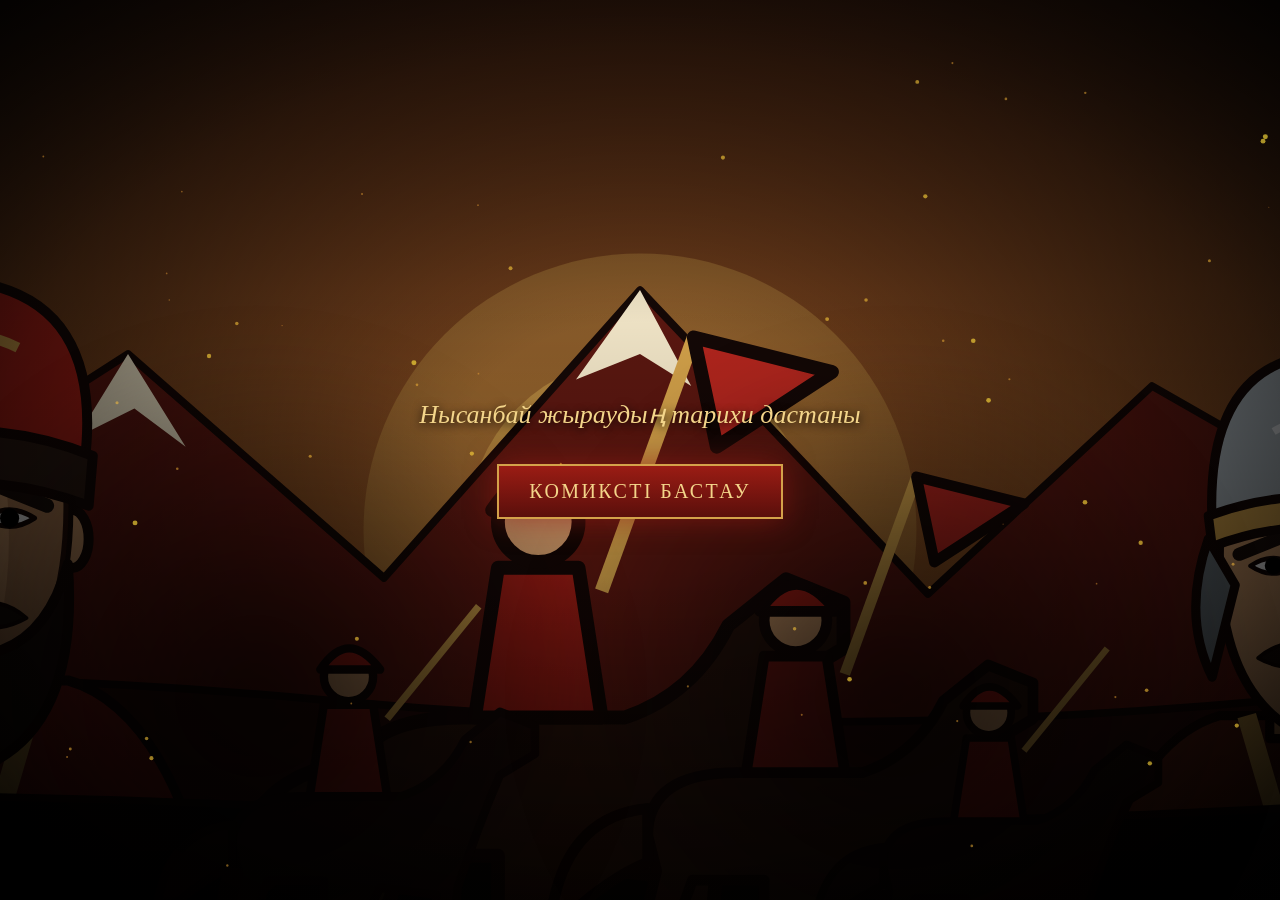
==== index.html @ 2a77c44a "Change greeting from 'Hello World' to 'Goodbye World'" ====
<!DOCTYPE html>
<html lang="kk">
<head>
<meta charset="utf-8">
<meta name="viewport" content="width=device-width,initial-scale=1,viewport-fit=cover">
<title>Кенесары – Наурызбай | Комикс</title>
<style>
*{box-sizing:border-box;margin:0}
html,body{height:100%;background:#050302;color:#e3c58f;font-family:Georgia,"Times New Roman",serif;overflow:hidden}
button{font:inherit;cursor:pointer}
#cover,#app{position:fixed;inset:0}
#cover{z-index:5;display:flex;flex-direction:column;align-items:center;justify-content:center;text-align:center;padding:20px;transition:opacity 1s,transform 1s}
#cover.out{opacity:0;transform:scale(1.2);pointer-events:none}
.bg,.bg svg{position:absolute;inset:0;width:100%;height:100%}
.vig{position:absolute;inset:0;background:radial-gradient(ellipse at center,#0000 20%,#000e 100%)}
#fx{position:fixed;inset:0;z-index:6;pointer-events:none;width:100%;height:100%}
.smoke{position:absolute;bottom:-20%;width:60vmax;height:60vmax;border-radius:50%;background:radial-gradient(#000a,#0000 65%);filter:blur(30px);animation:sm 14s linear infinite}
@keyframes sm{from{transform:translate(0,0)}to{transform:translate(20vw,-40vh) scale(1.5);opacity:0}}
h1{position:relative;font-size:clamp(30px,8.5vw,108px);line-height:1.1;letter-spacing:.05em;color:#d4a24a;text-shadow:0 0 30px #7a1a14,0 4px 0 #3a0f0b,0 0 60px #000}
h1 span,.fl span{display:inline-block;opacity:0;transform:translateY(40px) scale(1.5);filter:blur(8px);animation:ltr .9s forwards}
@keyframes ltr{to{opacity:1;transform:none;filter:none}}
.sub{position:relative;margin:18px 0 34px;font-style:italic;font-size:clamp(15px,3.2vw,26px);color:#f3d58a;text-shadow:0 2px 10px #000;opacity:0;animation:ltr 1.2s 2.2s forwards}
.btn{position:relative;background:linear-gradient(#9b1c14,#5a0f0b);color:#f3d58a;border:2px solid #d4a24a;padding:14px 30px;letter-spacing:.12em;font-size:clamp(14px,3.4vw,20px);box-shadow:0 0 30px #9b1c1499;transition:.3s;opacity:0;animation:ltr 1s 2.8s forwards}
.btn:hover{transform:scale(1.06);box-shadow:0 0 50px #d4a24a88}
#app{display:none;flex-direction:column;z-index:2;background:radial-gradient(#2a0d0a,#050302)}
.top,.bot{display:flex;align-items:center;justify-content:space-between;gap:8px;padding:6px 10px;background:#0b0706;border:0 solid #d4a24a55;flex:none}
.top{border-bottom-width:1px}.bot{border-top-width:1px;justify-content:center;gap:12px}
.top b{flex:1;text-align:center;font-size:clamp(12px,2.6vw,18px);color:#d4a24a}
.ib{background:#2a0d0a;color:#f3d58a;border:1px solid #d4a24a;padding:6px 11px;font-size:14px;border-radius:3px}
.ib:hover{background:#7a1a14}.ib[disabled]{opacity:.35;cursor:default}
#cnt{min-width:60px;text-align:center;font-size:18px;color:#d4a24a}
#prog{height:3px;background:#d4a24a;width:0;transition:width .6s;flex:none}
#stage{flex:1;overflow:auto;padding:8px;min-height:0}
.pg{height:100%;min-height:560px;display:grid;gap:8px}
.fr{position:relative;overflow:hidden;border:3px solid #0b0706;outline:1px solid #d4a24a;background:#000;min-height:0;animation:pop .8s both;animation-delay:calc(var(--i)*.3s + .6s)}
@keyframes pop{from{opacity:0;transform:scale(.9) rotate(-1deg);filter:brightness(2.5)}}
.art{position:absolute;inset:0}
.art svg{width:100%;height:100%;display:block}
.ov{position:absolute;inset:0;display:flex;flex-direction:column;justify-content:space-between;padding:8px;gap:6px;pointer-events:none}
.cap,.bb,.ov .btn{pointer-events:auto}
.cap{align-self:flex-start;background:#f0dba8;color:#2a0d0a;border:2px solid #0b0706;padding:6px 10px;font-size:clamp(11px,1.35vw,16px);font-style:italic;line-height:1.3;max-width:90%;box-shadow:3px 3px 0 #0009}
.bs{display:flex;flex-direction:column;gap:12px;margin-top:auto}
.bb{position:relative;background:#fff;color:#111;border:2px solid #111;border-radius:16px;padding:6px 11px;font-size:clamp(11px,1.4vw,16px);max-width:80%;line-height:1.3;font-weight:600;animation:bp .5s both;animation-delay:calc(var(--i)*.3s + 1.2s)}
@keyframes bp{from{opacity:0;transform:scale(.5)}}
.bb b{display:block;color:#9b1c14;font-size:.82em;letter-spacing:.05em}
.bb.l{align-self:flex-start;margin-bottom:8px}.bb.r{align-self:flex-end;margin-bottom:8px}
.bb::after{content:"";position:absolute;bottom:-9px;border:8px solid transparent;border-top:9px solid #111;border-bottom:0}
.bb.l::after{left:22px}.bb.r::after{right:22px}
.big{position:absolute;left:0;right:0;top:36%;text-align:center;font-size:clamp(22px,6vw,76px);letter-spacing:.06em;color:#f3d58a;text-shadow:0 0 25px #d4a24a,0 0 60px #9b1c14,0 3px 0 #000;animation:gl 3s ease-in-out infinite alternate}
@keyframes gl{from{filter:brightness(.8)}to{filter:brightness(1.4)}}
.rs{align-self:center;opacity:1;animation:none;font-size:clamp(11px,1.6vw,16px);padding:10px 20px}
.note{font-size:clamp(9px,1.1vw,12px);color:#f3d58a;opacity:.85;text-align:center}
.fl{position:fixed;inset:0;z-index:15;display:flex;align-items:center;justify-content:center;pointer-events:none;text-align:center;font-size:clamp(30px,10vw,120px);color:#d4a24a;letter-spacing:.1em;text-shadow:0 0 40px #9b1c14,0 0 8px #000;opacity:0}
.fl.on{animation:fo 2.2s}
@keyframes fo{0%,85%{opacity:1}100%{opacity:0}}
#cu{position:fixed;inset:0;z-index:20;pointer-events:none}
#cu i{position:absolute;top:0;bottom:0;width:50.5%;background:linear-gradient(#0b0706,#4a120d);transition:transform .5s cubic-bezier(.7,0,.3,1)}
#cu i:first-child{left:0;transform:translateX(-101%);border-right:3px solid #d4a24a}
#cu i:last-child{right:0;transform:translateX(101%);border-left:3px solid #d4a24a}
#cu.go i{transform:none}
@media(max-width:700px){
 .pg{display:flex!important;flex-direction:column;height:auto;min-height:0;gap:14px}
 .fr{flex:none;animation-delay:calc(var(--i)*.12s)}
 .art{position:relative;inset:auto;aspect-ratio:4/3}
 .ov{position:static;padding:10px;gap:10px;background:linear-gradient(#1a0b08,#0b0706);pointer-events:auto}
 .cap{max-width:100%;align-self:stretch;font-size:15px;box-shadow:none}
 .bs{gap:8px;margin:0}
 .bb{max-width:100%;align-self:stretch!important;margin:0!important;font-size:15px;border-radius:12px;animation:none}
 .bb::after{display:none}
 .big{top:30%;font-size:clamp(22px,8vw,40px)}
 .note{font-size:11px}
 .top .ib span{display:none}
}
@media(prefers-reduced-motion:reduce){*{animation-duration:.01s!important;animation-delay:0s!important}}
</style>
</head>
<body>
<canvas id="fx"></canvas>
<section id="cover">
 <div class="bg" id="cbg"></div><div class="vig"></div>
 <div class="smoke" style="left:-10%"></div><div class="smoke" style="left:40%;animation-delay:-7s"></div>
 <h1 id="h1"></h1>
 <p class="sub">Нысанбай жыраудың тарихи дастаны</p>
 <button class="btn" id="start">КОМИКСТІ БАСТАУ</button>
</section>
<main id="app">
 <div class="top">
  <button class="ib" id="mus" title="Музыка">♪ <span>Музыка: өшірулі</span></button>
  <b id="pt"></b>
  <button class="ib" id="fs" title="Толық экран">⛶</button>
  <button class="ib" id="rs1" title="Қайта бастау">↺ <span>Қайта бастау</span></button>
 </div>
 <div id="prog"></div>
 <div id="stage"></div>
 <div class="bot">
  <button class="ib" id="pv">◀ Алдыңғы бет</button>
  <span id="cnt">1/10</span>
  <button class="ib" id="nx">Келесі бет ▶</button>
 </div>
</main>
<div class="fl" id="fl"></div>
<div id="cu"><i></i><i></i></div>

<script>
/* ===== Иллюстрациялар: SVG графикалық роман стилінде (контур + жартылай тон + растр) ===== */
let gid=0;
const O='stroke="#140806" stroke-width="2.4" stroke-linejoin="round"';
const W=b=>{const i='h'+gid++;return `<svg viewBox="0 0 400 300" preserveAspectRatio="xMidYMid slice"><defs><pattern id="${i}" width="5" height="5" patternUnits="userSpaceOnUse"><circle cx="2.5" cy="2.5" r="1" fill="#000"/></pattern><linearGradient id="${i}g" x1="0" y1="0" x2="0" y2="1"><stop offset=".4" stop-color="#000" stop-opacity="0"/><stop offset="1" stop-color="#000" stop-opacity=".7"/></linearGradient><radialGradient id="${i}v"><stop offset=".5" stop-color="#000" stop-opacity="0"/><stop offset="1" stop-color="#000" stop-opacity=".6"/></radialGradient></defs>${b}<rect x="-200" y="-100" width="800" height="500" fill="url(#${i})" opacity=".13"/><rect x="-200" y="-100" width="800" height="500" fill="url(#${i}g)"/><rect x="-200" y="-100" width="800" height="500" fill="url(#${i}v)"/></svg>`};
const sky=(a,b)=>{const i='s'+gid++;return `<defs><linearGradient id="${i}" x1="0" y1="0" x2="0" y2="1"><stop offset="0" stop-color="${a}"/><stop offset="1" stop-color="${b}"/></linearGradient></defs><rect x="-200" y="-100" width="800" height="500" fill="url(#${i})"/>`};
const sun=(x,y,r,c)=>`<circle cx="${x}" cy="${y}" r="${r*2.4}" fill="${c}" opacity=".2"/><circle cx="${x}" cy="${y}" r="${r*1.5}" fill="${c}" opacity=".3"/><circle cx="${x}" cy="${y}" r="${r}" fill="${c}"/>`;
const hill=(y,c,a=20)=>`<path d="M-200 ${y}Q-50 ${y-a} 100 ${y}T400 ${y}T700 ${y}V400H-200Z" fill="${c}" ${O}/>`;
const st=n=>{let s='';for(let i=0;i<n;i++)s+=`<circle cx="${(i*97+31)%520-60}" cy="${(i*53+11)%160}" r="${i%3?.8:1.6}" fill="#f3d58a" opacity=".85"/>`;return s};
const moon='<circle cx="330" cy="50" r="20" fill="#f3e3b0"/><circle cx="338" cy="45" r="18" fill="#0b0706" opacity=".6"/>';
const orn=(y,c='#d4a24a')=>{let s='';for(let i=-5;i<12;i++)s+=`<path d="M${i*40} ${y}q10-12 20 0q10 12 20 0" fill="none" stroke="${c}" stroke-width="2"/><circle cx="${i*40+20}" cy="${y}" r="2.5" fill="${c}"/>`;return s};
const yurt=(x,y,s,c='#e8d0a0')=>`<g transform="translate(${x} ${y}) scale(${s})" ${O}><path d="M-34 0V-20Q0-54 34-20V0Z" fill="${c}"/><path d="M-34-20Q0-54 34-20" fill="none" stroke="#9b1c14" stroke-width="4"/><path d="M-34-8H34" stroke="#9b1c14" stroke-width="3"/><path d="M-8 0V-16Q0-22 8-16V0Z" fill="#2a0d0a"/><circle cy="-43" r="5" fill="#2a1410"/></g>`;
const fort=(x,y,s=1)=>`<g transform="translate(${x} ${y}) scale(${s})" fill="#2e1812" ${O}><rect x="-60" y="-30" width="120" height="30"/><rect x="-68" y="-54" width="24" height="54"/><rect x="44" y="-54" width="24" height="54"/><path d="M-70-54l14-16 14 16zM42-54l14-16 14 16z"/><path d="M-60-30h4v-6h6v6h6v-6h6v6h6v-6h6v6h6v-6h6v6h6v-6h4v6" fill="none"/><rect x="-6" y="-16" width="12" height="16" fill="#e08a3a"/><path d="M0-30V-66" stroke="#d4a24a"/><path d="M0-66l20 5-20 7z" fill="#ddd"/></g>`;
const fire=(x,y,s)=>`<g transform="translate(${x} ${y}) scale(${s})"><path d="M-60-30q8-38 15-8q6-34 15 0q8-32 17 2q8-34 17 4q8-30 16 2V-26Z" fill="#ff7a1a" ${O}/><path d="M-38-28q4-20 9-4q4-18 9 0q4-16 9 2z" fill="#ffd23a"/></g>`;
const smoke=(x,y)=>`<circle cx="${x}" cy="${y}" r="30" fill="#000" opacity=".4"/><circle cx="${x+25}" cy="${y-30}" r="26" fill="#000" opacity=".32"/><circle cx="${x+10}" cy="${y-62}" r="24" fill="#000" opacity=".25"/>`;
const carpet='<rect x="-200" y="238" width="800" height="80" fill="#8a2a1a"/><path d="M-200 252H600M-200 280H600" stroke="#d4a24a" stroke-width="2"/>'+orn(266,'#e8c070');
const lattice=()=>{let s='<rect x="-200" y="-100" width="800" height="400" fill="#3a1410"/>';for(let i=-12;i<22;i++)s+=`<path d="M${i*28} 0L${i*28+60} 240M${i*28+60} 0L${i*28} 240" stroke="#1a0b08" stroke-width="2" opacity=".6"/>`;return s+'<path d="M-200 0Q200 90 600 0V30H-200Z" fill="#7a1a14"/><path d="M-200 30Q200 118 600 30" fill="none" stroke="#d4a24a" stroke-width="3"/>'};
/* бет-әлпет: кейіпкер бюсті */
const face=(x,y,s,o)=>{const sk=o.skin||'#cf9a6a',hr='#1a0e0a',br=o.mad?'M-19 -2L-4 -8M19 -2L4 -8':'M-18 -6Q-10 -10-3 -6M18 -6Q10 -10 3 -6';
return `<g transform="translate(${x} ${y}) scale(${s})" ${O}><path d="M-68 190Q-66 52-24 40L24 40Q66 52 68 190Z" fill="${o.robe}"/><path d="M-44 90Q0 118 44 90M-60 140Q0 168 60 140" fill="none" stroke="#d4a24a" stroke-width="2.5" opacity=".65"/><path d="M-17 40L0 98L17 40" fill="#00000033" stroke="#d4a24a" stroke-width="5"/><rect x="-11" y="16" width="22" height="30" fill="#a8764a"/><ellipse cx="-25" cy="6" rx="4" ry="7" fill="${sk}"/><ellipse cx="25" cy="6" rx="4" ry="7" fill="${sk}"/><path d="M-24-8Q-26 36 0 46Q26 36 24-8Q22-28 0-28Q-22-28-24-8Z" fill="${sk}"/><path d="M6-28Q24-26 24-8Q26 36 0 46Q16 20 6-28Z" fill="#5a2a10" opacity=".25" stroke="none"/><path d="M-16 1Q-10-3-4 1Q-10 5-16 1ZM16 1Q10-3 4 1Q10 5 16 1Z" fill="#fff" stroke-width="1.2"/><circle cx="-10" cy="1" r="2.3" fill="#000" stroke="none"/><circle cx="10" cy="1" r="2.3" fill="#000" stroke="none"/><path d="${br}" fill="none" stroke="${hr}" stroke-width="3.4" stroke-linecap="round"/><path d="M0 4L-3 16Q0 19 4 16" fill="none" stroke-width="1.6"/>${o.beard?`<path d="M-24 12Q-27 54 0 62Q27 54 24 12Q18 34 0 34Q-18 34-24 12Z" fill="${hr}"/>`:''}<path d="M-14 25Q-7 19 0 23Q7 19 14 25Q7 29 0 26Q-7 29-14 25Z" fill="${hr}" stroke-width="1"/><path d="M-5 33Q0 35 5 33" fill="none" stroke="#9a5a4a" stroke-width="1.8"/>${o.hat}</g>`};
const cap=(c,f='#2b1a12')=>`<path d="M-28-12Q-33-52 0-56Q33-52 28-12Q0-22-28-12Z" fill="${c}"/><path d="M-30-14Q0-26 30-14L29-2Q0-13-29-2Z" fill="${f}"/>`;
const HK=cap('#a81f16')+'<path d="M-12-40Q0-46 12-40" fill="none" stroke="#d4a24a" stroke-width="2.5"/><circle cy="-34" r="3" fill="#d4a24a" stroke-width="1"/>';
const HN='<path d="M-26-10Q-28-50 0-54Q28-50 26-10Q0-20-26-10Z" fill="#aab3b9"/><path d="M-27-12Q0-22 27-12L26-4Q0-14-26-4Z" fill="#d4a24a"/><path d="M-2-54L0-76L2-54Z" fill="#d4a24a"/><path d="M-27-6Q-34 14-26 30L-20 6ZM27-6Q34 14 26 30L20 6Z" fill="#6b747a"/><path d="M-10-34Q0-40 10-34" stroke="#fff" stroke-width="2" fill="none" opacity=".6"/>';
const HW='<path d="M-26-12Q-30-52 0-58Q30-52 26-12Q0-22-26-12Z" fill="#f2efe6"/><path d="M-28-14Q0-24 28-14L27-4Q0-14-27-4Z" fill="#1a1a1a"/>';
const HT=cap('#1f5a5a','#3a2418'),HB=cap('#6b5a3a','#2b1a12');
const HS='<path d="M-32-10Q-34-56 0-58Q34-56 32-10L33 52Q0 38-33 52ZM-22-10Q-24 36 0 44Q24 36 22-10Q22-24 0-26Q-22-24-22-10Z" fill="#f2efe6" fill-rule="evenodd"/>';
/* жылқы мен салт атты */
const horse=c=>`<path d="M-34-4Q-34-18-14-18L14-18Q26-22 32-34L42-42L52-38L52-30L42-24Q36-10 30 8L28 30L22 30L24 10L8 8L-2 28L-8 28L-8 6L-24 6L-32 28L-38 28L-32 4Z" fill="${c}"/><path d="M-34-10Q-54-8-56 18Q-44 6-34 2Z" fill="${c}"/>`;
const rider=(x,y,s,c='#7a1a14',f=0,hc='#2a140c')=>`<g transform="translate(${x} ${y}) scale(${s})" ${O}>${horse(hc)}<path d="M-12-18L-8-44L6-44L10-18Z" fill="${c}"/><circle cx="-1" cy="-52" r="7" fill="#cf9a6a"/><path d="M-9-54Q-1-66 8-54Z" fill="#a81f16"/>${f?'<path d="M10-40L26-84" stroke="#d4a24a" stroke-width="2.4"/><path d="M26-84l24 6-20 13z" fill="#b3261e"/>':'<path d="M10-40L36-72" stroke="#d4a24a" stroke-width="2"/>'}</g>`;
const dombra=(x,y,r)=>`<g transform="translate(${x} ${y}) rotate(${r})" ${O}><rect x="12" y="-3" width="100" height="6" fill="#4a210d"/><ellipse rx="28" ry="19" fill="#a8672e"/><circle r="6" fill="#2a0d0a"/><path d="M-8-6V6" stroke="#f3d58a" stroke-width="1.5"/></g>`;
const glow=(c='#d4a24a')=>`<circle cx="200" cy="130" r="120" fill="${c}" opacity=".18"/><circle cx="200" cy="130" r="100" fill="none" stroke="${c}" stroke-width="2" opacity=".5"/>`;
const SC={
 cover:()=>sky('#1a0504','#e08a3a')+sun(200,175,36,'#f6cf63')+'<path d="M-100 210L40 120L120 190L200 100L290 195L360 130L500 210V400H-100Z" fill="#5a1710" '+O+'/><path d="M200 100L180 128L200 120L216 130ZM40 120L24 146L42 137L58 149Z" fill="#f2e6c8"/>'+hill(228,'#2a0d0a',14)+face(-10,170,1.3,{robe:'#7a1a14',hat:HK,beard:1,mad:1})+face(410,185,1.2,{robe:'#5a1f12',hat:HN,mad:1})+hill(262,'#0b0706',8)+rider(170,266,1.8,'#9b1c14',1)+rider(250,276,1.4,'#7a1a14',1)+rider(110,278,1.1,'#7a1a14',0,'#1a0b08')+rider(310,284,1,'#7a1a14',0,'#1a0b08'),
 dawn:()=>sky('#2a0d0a','#e08a3a')+sun(285,170,22,'#f6cf63')+hill(200,'#6b2514',16)+hill(232,'#2a0d0a',12)+yurt(70,244,.9,'#9a7a4a')+yurt(115,252,.7,'#9a7a4a')+rider(190,250,1.2,'#7a1a14',1)+rider(250,258,1)+orn(290,'#d4a24a'),
 fort:()=>sky('#2a0d0a','#c9824a')+hill(212,'#3b1a10',10)+smoke(270,150)+fort(270,222,1.3)+yurt(60,250,1)+yurt(120,262,.7)+hill(270,'#1a0b08',6),
 zh:()=>sky('#0b0706','#2a0d0a')+st(45)+moon+hill(238,'#150a07',10)+yurt(60,252,1,'#8a6a3a')+face(185,100,1.2,{robe:'#3a3a3a',hat:HW,beard:1})+dombra(235,225,-42),
 mourn:()=>sky('#2a0d0a','#6b2514')+sun(60,140,18,'#d98b3a')+hill(236,'#150a07',10)+face(195,100,1.2,{robe:'#3a3a3a',hat:HW,beard:1})+dombra(235,225,-42),
 k:()=>sky('#3a0f0b','#0b0706')+glow()+'<path d="M80 300V120" stroke="#d4a24a" stroke-width="3"/><path d="M80 120l50 14-50 20z" fill="#b3261e" '+O+'/>'+face(200,100,1.25,{robe:'#7a1a14',hat:HK,beard:1,mad:1}),
 n:()=>sky('#3a0f0b','#0b0706')+glow()+face(200,100,1.25,{robe:'#5a1f12',hat:HN,mad:1}),
 ride:()=>sky('#3a0f0b','#e8a050')+sun(90,150,18,'#f6cf63')+hill(196,'#5a1f12',14)+hill(230,'#1a0b08',12)+rider(165,248,1.4,'#7a1a14',1)+rider(240,256,1.4,'#9b1c14',1)+rider(305,246,1.1)+rider(95,258,.9),
 council:()=>lattice()+carpet+face(95,118,.85,{robe:'#3a2a1a',hat:HT,beard:1})+face(305,118,.85,{robe:'#2a2a3a',hat:HB,beard:1})+face(200,108,1,{robe:'#7a1a14',hat:HK,beard:1,mad:1}),
 attack:()=>sky('#1a0706','#b3401a')+smoke(210,130)+hill(228,'#1a0b08',8)+fort(210,236,1.4)+fire(210,236,1.4)+rider(80,264,1.2,'#9b1c14',1)+rider(330,268,1),
 battle:()=>sky('#1a0504','#7a1a14')+'<path d="M20 120L380 230M60 95L330 245M120 80L390 200" stroke="#d4a24a" stroke-width="1" opacity=".6"/>'+hill(218,'#0b0706',6)+rider(110,250,1.4,'#9b1c14',1)+rider(200,258,1.2)+rider(290,252,1.3,'#444',0,'#d8c8a8')+rider(345,266,1,'#444',0,'#d8c8a8')+'<circle cx="150" cy="205" r="3" fill="#ffd23a"/><circle cx="250" cy="220" r="2" fill="#ff7a1a"/>',
 folk:()=>sky('#3a0f0b','#e8a050')+hill(205,'#5a1f12',10)+yurt(50,236,.9)+yurt(350,240,1)+face(155,120,.8,{robe:'#3a2a1a',hat:HS,skin:'#d8a878'})+face(250,120,.8,{robe:'#2a2a3a',hat:HB,beard:1})+orn(290),
 mt:()=>sky('#14202e','#e3c58f')+'<path d="M-100 230L70 110L120 170L190 80L260 180L320 120L500 230Z" fill="#33414f" '+O+'/><path d="M190 80L170 110L190 102L205 114ZM70 110L54 136L72 127L88 139ZM320 120L304 144L322 135L338 146Z" fill="#fff"/>'+hill(248,'#2a1410',10)+rider(110,272,.9,'#7a1a14',1)+rider(160,278,.8)+rider(205,274,.8)+rider(250,280,.8),
 sad:()=>sky('#050302','#1a0b08')+st(40)+moon+hill(252,'#0b0706',8)+yurt(110,268,1,'#6b5a3a')+'<path d="M300 268V150" stroke="#d4a24a" stroke-width="2"/><path d="M300 150l32 10-32 14z" fill="#7a1a14"/>',
 mem:()=>sky('#050302','#3a0f0b')+st(70)+'<circle cx="200" cy="170" r="90" fill="#d4a24a" opacity=".15"/>'+hill(255,'#0b0706',8)+'<path d="M182 255V130L200 100L218 130V255Z" fill="#d4a24a" '+O+'/><circle cx="200" cy="160" r="9" fill="#7a1a14"/><path d="M140 255V190L152 170L164 190V255ZM236 255V190L248 170L260 190V255Z" fill="#a8792f" '+O+'/>'
};
/* ===== Комикс мазмұны ===== */
const P=[
{t:'Тарихи кезең',a:"'a b' 'a c'",f:[
 {s:'dawn',n:'XIX ғасыр. Кең байтақ қазақ даласы Ресей империясы мен Қоқан хандығының қысымына түсті. Ел тәуелсіздігі мен жер тағдыры қыл үстінде тұрды.'},
 {s:'fort',n:'Дала ішіне бекіністер салынып, құнарлы жайылымдар тарыла берді.',b:[['Ақсақал','Жайылым тарылса, мал қайда жайылады? Жер кетсе, ел де кетеді...','l']]},
 {s:'zh',n:'Сол заманның сырын жыраулар жырға қосты.',b:[['Нысанбай жырау','Жер — елдің анасы. Оны қорғамаған ел жетім қалады.','r']]}]},
{t:'Кенесарының мақсаты',a:"'a b' 'c b'",nm:'КЕНЕСАРЫ',f:[
 {s:'fort',n:'Ол ауыр салыққа және бекіністердің көбеюіне қарсы шықты.',b:[['Кенесары','Тәуелсіз ел ғана өз жерінің қожасы.','l']]},
 {s:'k',n:'Абылай ханның немересі Кенесары Қасымұлы (1802–1847) ата-бабасы құрған қазақ хандығын қалпына келтіруді мақсат етті.',b:[['Кенесары','Жер — біздікі, ел — біздікі. Өз тағдырымызды өзіміз шешуіміз керек!','r']]},
 {s:'council',n:'Кейін ол хан болып сайланды.',b:[['Би','Хан ием, жолың ауыр, бірақ халқың сенімен.','r']]}]},
{t:'Наурызбай батыр',a:"'a b c'",nm:'НАУРЫЗБАЙ',f:[
 {s:'n',n:'Кенесарының ұлы Наурызбай жас кезінен ержүрек, сенімді батыр атанды.',b:[['Наурызбай','Әке, мен сенің жаныңдамын. Қылышым да, жаным да елім үшін!','r']]},
 {s:'k',n:'Кенесары ұлының қолдауына сүйенді.',b:[['Кенесары','Балам, ер жігіттің серті — елі. Саған үмітім зор.','l']]},
 {s:'ride',n:'Наурызбай жасақтың алдында шайқасқа бірінші кірді.',b:[['Наурызбай','Алға, жігіттер! Ту қолымызда!','r']]}]},
{t:'Халықты біріктіру',a:"'a b' 'a c'",f:[
 {s:'council',n:'Кенесары билер мен батырларды, сұлтандарды кеңеске жинады.',b:[['Кенесары','Ру-руға бөлінсек, жау оңай жеңеді. Бірлік болса — ел мәңгі!','l'],['Би','Хан ием, біз сенің сөзіңе құлақ асамыз.','r']]},
 {s:'folk',n:'Хабар елге тарап, жігіттер хан туының астына жиналды.'},
 {s:'ride',n:'Әр өңірден батырлар жасақ бастап келді.',b:[['Батыр','Қазақтың жігіттері бір ту астында болсын!','r']]}]},
{t:'Азаттық жолындағы күрес',a:"'a b' 'c b'",f:[
 {s:'ride',n:'1837 жылы басталған көтеріліс кең өріс алып, халықтың үміті оянды.'},
 {s:'attack',n:'1838 жылы көтерілісшілер Ақмола бекінісін өртеді.',b:[['Наурызбай','Бекіністен қорықпаймыз. Ел азат болсын!','r']]},
 {s:'folk',n:'Халық батырларға бата берді.',b:[['Әже','Жолдарың болсын, балаларым! Құдай жар болсын!','l']]}]},
{t:'Қиын шайқастар',a:"'a b' 'a c'",f:[
 {s:'battle',n:'Көтеріліс жылдары қазақ жасақтары патша әскерімен де, Қоқан бектерімен де шайқасты. Шайқастар ауыр, шығын көп болды.',b:[['Наурызбай','Тайма, жігіттер! Артымызда ел тұр!','l']]},
 {s:'attack',n:'Бекіністер мен өзен бойындағы қақтығыс тоқтамады.',b:[['Кенесары','Жау көп, бірақ жүрегіміз мықты. Бірлікпен тұрайық!','r']]},
 {s:'sad',n:'Әр жеңіс қымбатқа түсті: аштық пен жоқшылық жасақты титықтатты.'}]},
{t:'Қырғыз жеріне жорық',a:"'a b' 'c b'",f:[
 {s:'ride',n:'Мақсаты — жаңа тірек табу және күш жинау.',b:[['Кенесары','Таулы өлкеде ел жинап, күшімізді қайта жинаймыз.','l']]},
 {s:'mt',n:'1846 жылы Кенесары жасағымен Жетісу арқылы Іле Алатауы мен қырғыз жеріне бет алды.'},
 {s:'n',n:'Жағдай өте күрделі еді: қырғыз билеушілерінің бір бөлігі онымен келіспей, қарсы шықты.',b:[['Наурызбай','Әке, жол ауыр, бірақ біз бірге боламыз.','r']]}]},
{t:'Қайғылы оқиғалар',a:"'a b c'",f:[
 {s:'sad',n:'Жорық қайғылы аяқталды: 1846 жылы Наурызбай қаза тапты.'},
 {s:'mt',n:'1847 жылы Кенесары қырғыз манаптарының жасағымен болған ұрыстан кейін қолға түсіп, қаза тапты.'},
 {s:'folk',n:'Қазақ халқы өз ханы мен батырынан айырылды.',b:[['Халық','Ел тірегінен айырылды...','l']]}]},
{t:'Нысанбай жыраудың жоқтауы',a:"'a b' 'a c'",nm:'НЫСАНБАЙ ЖЫРАУ',f:[
 {s:'mourn',n:'Нысанбай жырау (1815–1889) хан мен батыр тағдырын жоқтау жырына айналдырды.',b:[['Нысанбай жырау','Тұлпарынан айырылған ердей, елі қалды мұң болып...','r']]},
 {s:'sad',n:'Дастан елдің мұңын, батырлардың тағдырын ұрпаққа жеткізеді.'},
 {s:'zh',n:'Жырау сөзі — халық жадының сақтаушысы.',b:[['Нысанбай жырау','Ер өлсе де, есімі атымен тірі жүреді.','l']]}]},
{t:'Тарихта қалған есімдер',a:"'a b' 'a c'",f:[
 {s:'mem',n:'Кенесары мен Наурызбайдың есімі — ерлік пен азаттық идеясының белгісі.',big:'ТАРИХ ҰМЫТЫЛМАЙДЫ',rs:1},
 {s:'k',n:'Кенесары — қазақтың соңғы ханы, ел тәуелсіздігі үшін күрескен тұлға.'},
 {s:'n',n:'Наурызбай — жас батыр, ерлік пен адалдықтың үлгісі.'}]}
];
/* ===== Қозғалтқыш ===== */
const $=i=>document.getElementById(i);
const letters=(el,txt,d=.07)=>{el.innerHTML='';[...txt].forEach((c,i)=>{const s=document.createElement('span');s.textContent=c===' '?'\u00a0':c;s.style.animationDelay=i*d+'s';el.appendChild(s)})};
$('cbg').innerHTML=W(SC.cover());
letters($('h1'),'КЕНЕСАРЫ – НАУРЫЗБАЙ',.09);
let cur=0,busy=false;
function render(n){
 cur=n;const p=P[n],g=$('stage'),rw=p.a.split("' '");
 const cols=rw[0].replace(/'/g,'').split(' ').length;
 let h=`<div class="pg" style="grid-template-areas:${p.a};grid-template-columns:repeat(${cols},1fr);grid-template-rows:repeat(${rw.length},1fr)">`;
 p.f.forEach((f,i)=>{
  h+=`<div class="fr" style="grid-area:${'abcd'[i]};--i:${i}"><div class="art">${W(SC[f.s]())}${f.big?`<div class="big">${f.big}</div>`:''}</div><div class="ov"><div class="cap">${f.n}</div><div class="bs">`+(f.b||[]).map((b,j)=>`<div class="bb ${b[2]}" style="--i:${i+j+1}"><b>${b[0]}</b>${b[1]}</div>`).join('')+(f.rs?`<button class="btn rs" onclick="show(0)">↺ КОМИКСТІ ҚАЙТА БАСТАУ</button>`:'')+(n==9&&i==0?`<div class="note">Ескерту: даталар тарихи деректерге сүйенеді; диалогтар — көркем баяндау.</div>`:'')+`</div></div></div>`;
 });
 g.innerHTML=h+'</div>';g.scrollTop=0;
 $('pt').textContent=(n+1)+'-бет · '+p.t;$('cnt').textContent=(n+1)+'/'+P.length;
 $('prog').style.width=(n+1)*10+'%';$('pv').disabled=n==0;$('nx').disabled=n==P.length-1;
 if(p.nm){const f=$('fl');letters(f,p.nm,.08);f.classList.remove('on');void f.offsetWidth;f.classList.add('on')}
}
function show(n){
 if(busy||n<0||n>=P.length)return;busy=true;$('cu').classList.add('go');
 setTimeout(()=>render(n),550);setTimeout(()=>{$('cu').classList.remove('go');busy=false},1150);
}
$('start').onclick=()=>{
 const d=document.documentElement;(d.requestFullscreen||d.webkitRequestFullscreen||(()=>0)).call(d);
 $('cover').classList.add('out');$('app').style.display='flex';busy=false;show(0);
};
$('nx').onclick=()=>show(cur+1);$('pv').onclick=()=>show(cur-1);$('rs1').onclick=()=>show(0);
$('fs').onclick=()=>{document.fullscreenElement?document.exitFullscreen():(document.documentElement.requestFullscreen||(()=>0)).call(document.documentElement)};
addEventListener('keydown',e=>{if($('app').style.display!=='flex')return;if(e.key==='ArrowRight')show(cur+1);if(e.key==='ArrowLeft')show(cur-1)});
let tx=0,ty=0;
addEventListener('touchstart',e=>{tx=e.touches[0].clientX;ty=e.touches[0].clientY},{passive:true});
addEventListener('touchend',e=>{if($('app').style.display!=='flex')return;const dx=e.changedTouches[0].clientX-tx,dy=e.changedTouches[0].clientY-ty;if(Math.abs(dx)>70&&Math.abs(dy)<60)show(dx<0?cur+1:cur-1)},{passive:true});
/* ===== Музыка (Web Audio-мен жасалған, авторлық құқықсыз) ===== */
let ac,mg,on=false;
$('mus').onclick=()=>{
 if(!ac){
  ac=new(window.AudioContext||window.webkitAudioContext)();mg=ac.createGain();mg.gain.value=0;mg.connect(ac.destination);
  [73.4,110,146.8].forEach(f=>{const o=ac.createOscillator(),l=ac.createBiquadFilter(),g=ac.createGain();o.type='sawtooth';o.frequency.value=f;l.type='lowpass';l.frequency.value=260;g.gain.value=.5;o.connect(l);l.connect(g);g.connect(mg);o.start()});
  const sc=[293.7,329.6,370,440,493.9,587.3,440,370];let k=0;
  setInterval(()=>{if(!on)return;const o=ac.createOscillator(),g=ac.createGain();o.type='triangle';o.frequency.value=sc[(k++*3+(k>>2))%sc.length];g.gain.setValueAtTime(.5,ac.currentTime);g.gain.exponentialRampToValueAtTime(.001,ac.currentTime+1.2);o.connect(g);g.connect(mg);o.start();o.stop(ac.currentTime+1.3)},650);
 }
 on=!on;ac.resume();mg.gain.setTargetAtTime(on?.14:0,ac.currentTime,.3);
 $('mus').querySelector('span').textContent='Музыка: '+(on?'қосулы':'өшірулі');
};
/* ===== Ұшқын бөлшектері ===== */
const cv=$('fx'),cx=cv.getContext('2d');const E=[];
function rz(){cv.width=innerWidth;cv.height=innerHeight}rz();addEventListener('resize',rz);
for(let i=0;i<60;i++)E.push({x:Math.random()*innerWidth,y:Math.random()*innerHeight,r:Math.random()*2+.5,v:Math.random()*.8+.3,d:Math.random()*6});
(function tick(){
 cx.clearRect(0,0,cv.width,cv.height);
 E.forEach(e=>{e.y-=e.v;e.x+=Math.sin(e.y/40+e.d)*.5;if(e.y<-5){e.y=cv.height+5;e.x=Math.random()*cv.width}
  cx.beginPath();cx.arc(e.x,e.y,e.r,0,7);cx.fillStyle=`rgba(255,${150+e.r*30|0},60,${.3+e.r/7})`;cx.fill()});
 requestAnimationFrame(tick)})();
</script>
</body>
</html>
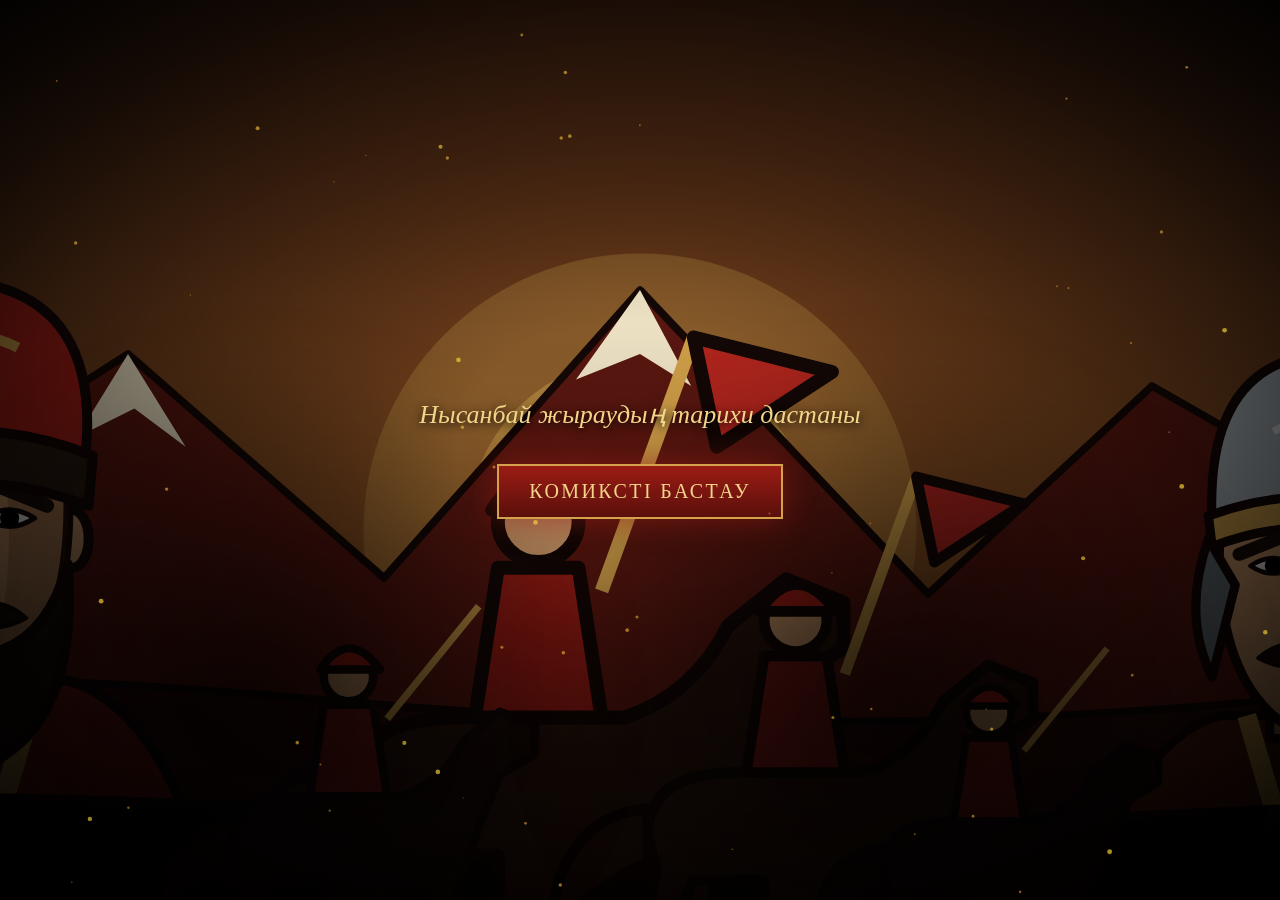
==== commit e7857714: "Update index.html" ====
--- a/index.html
+++ b/index.html
@@ -224,18 +224,72 @@
 let tx=0,ty=0;
 addEventListener('touchstart',e=>{tx=e.touches[0].clientX;ty=e.touches[0].clientY},{passive:true});
 addEventListener('touchend',e=>{if($('app').style.display!=='flex')return;const dx=e.changedTouches[0].clientX-tx,dy=e.changedTouches[0].clientY-ty;if(Math.abs(dx)>70&&Math.abs(dy)<60)show(dx<0?cur+1:cur-1)},{passive:true});
-/* ===== Музыка (Web Audio-мен жасалған, авторлық құқықсыз) ===== */
-let ac,mg,on=false;
-$('mus').onclick=()=>{
- if(!ac){
-  ac=new(window.AudioContext||window.webkitAudioContext)();mg=ac.createGain();mg.gain.value=0;mg.connect(ac.destination);
-  [73.4,110,146.8].forEach(f=>{const o=ac.createOscillator(),l=ac.createBiquadFilter(),g=ac.createGain();o.type='sawtooth';o.frequency.value=f;l.type='lowpass';l.frequency.value=260;g.gain.value=.5;o.connect(l);l.connect(g);g.connect(mg);o.start()});
-  const sc=[293.7,329.6,370,440,493.9,587.3,440,370];let k=0;
-  setInterval(()=>{if(!on)return;const o=ac.createOscillator(),g=ac.createGain();o.type='triangle';o.frequency.value=sc[(k++*3+(k>>2))%sc.length];g.gain.setValueAtTime(.5,ac.currentTime);g.gain.exponentialRampToValueAtTime(.001,ac.currentTime+1.2);o.connect(g);g.connect(mg);o.start();o.stop(ac.currentTime+1.3)},650);
+
+/* ===== Улучшенная атмосферная музыка (Web Audio) ===== */
+let ac, mg, on = false;
+$('mus').onclick = () => {
+ if (!ac) {
+  ac = new (window.AudioContext || window.webkitAudioContext)();
+  mg = ac.createGain();
+  mg.gain.value = 0;
+  mg.connect(ac.destination);
+
+  // 1. Глубокий гул (бас) - создает атмосферу степи
+  [55, 110].forEach(freq => {
+   const osc = ac.createOscillator();
+   const filter = ac.createBiquadFilter();
+   osc.type = 'sawtooth';
+   osc.frequency.value = freq;
+   filter.type = 'lowpass';
+   filter.frequency.value = 200;
+   osc.connect(filter);
+   filter.connect(mg);
+   osc.start();
+  });
+
+  // 2. Эхо (Delay) для эффекта простора
+  const delay = ac.createDelay();
+  delay.delayTime.value = 0.7;
+  const feedback = ac.createGain();
+  feedback.gain.value = 0.5;
+  delay.connect(feedback);
+  feedback.connect(delay);
+  delay.connect(mg);
+
+  // 3. Пентатоника (мотив степи) - звучит как перебор домбры
+  const notes = [220, 246.94, 293.66, 329.63, 392.00, 440.00];
+  const pattern = [0, 2, 1, 3, 2, 4, 5, 3]; // Мелодический узор
+  let step = 0;
+
+  setInterval(() => {
+   if (!on) return;
+   const osc = ac.createOscillator();
+   const gain = ac.createGain();
+   
+   osc.type = 'triangle';
+   osc.frequency.value = notes[pattern[step % pattern.length]];
+   
+   // Резкий старт (как щипок струны) и плавное затухание
+   gain.gain.setValueAtTime(0.001, ac.currentTime);
+   gain.gain.exponentialRampToValueAtTime(0.6, ac.currentTime + 0.05);
+   gain.gain.exponentialRampToValueAtTime(0.001, ac.currentTime + 2);
+   
+   osc.connect(gain);
+   gain.connect(mg); // Напрямую
+   gain.connect(delay); // И в эхо
+   
+   osc.start();
+   osc.stop(ac.currentTime + 2.1);
+   
+   step++;
+  }, 900); // Медленный, величественный темп
  }
- on=!on;ac.resume();mg.gain.setTargetAtTime(on?.14:0,ac.currentTime,.3);
- $('mus').querySelector('span').textContent='Музыка: '+(on?'қосулы':'өшірулі');
+ on = !on;
+ ac.resume();
+ mg.gain.setTargetAtTime(on ? 0.15 : 0, ac.currentTime, 0.5);
+ $('mus').querySelector('span').textContent = 'Музыка: ' + (on ? 'қосулы' : 'өшірулі');
 };
+
 /* ===== Ұшқын бөлшектері ===== */
 const cv=$('fx'),cx=cv.getContext('2d');const E=[];
 function rz(){cv.width=innerWidth;cv.height=innerHeight}rz();addEventListener('resize',rz);
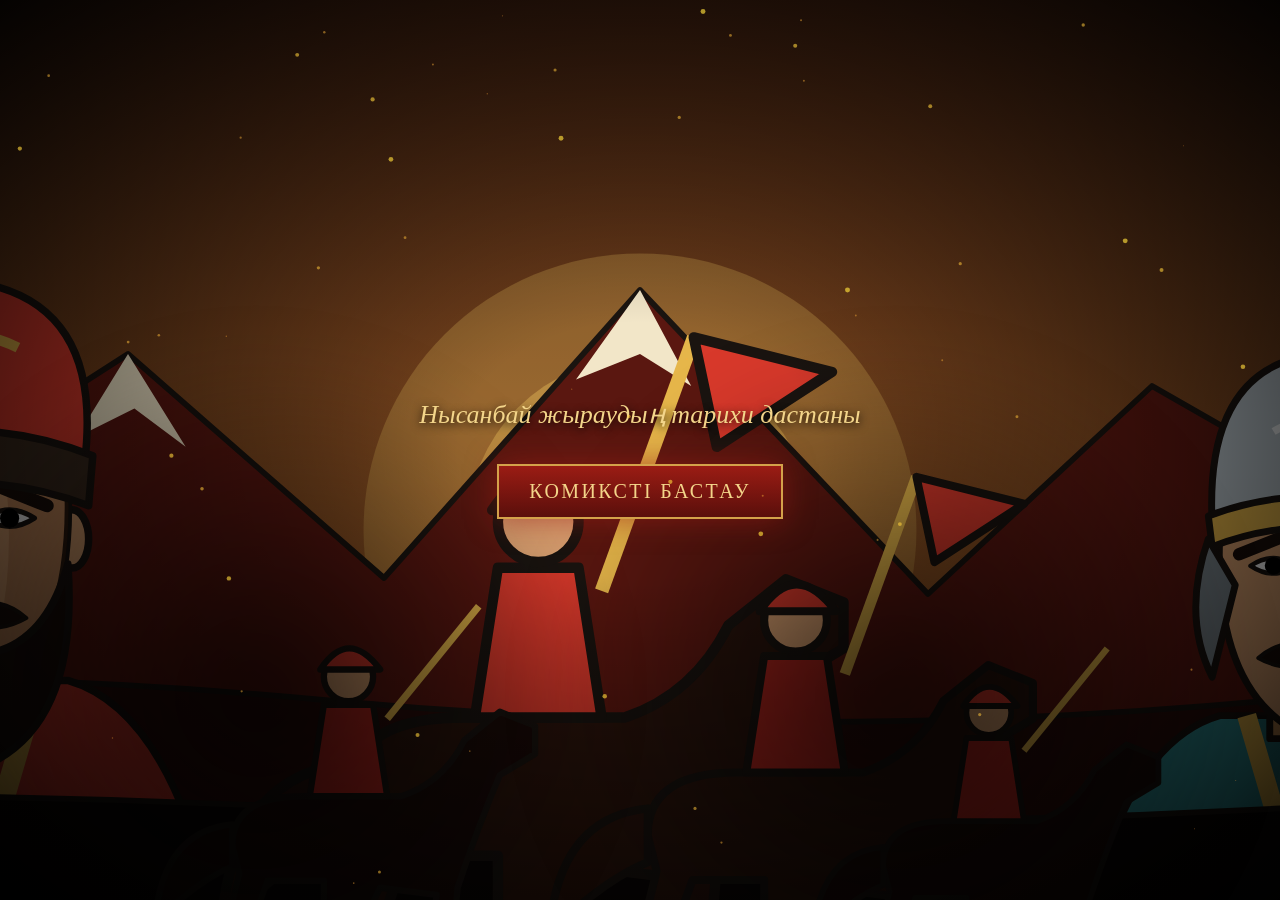
==== commit 3d5f4c65: "Update index.html" ====
--- a/index.html
+++ b/index.html
@@ -73,6 +73,22 @@
 }
 @media(prefers-reduced-motion:reduce){*{animation-duration:.01s!important;animation-delay:0s!important}}
 </style>
+<style id="ref">
+#stage{background:#262626;padding:10px}
+.pg{background:#fff;padding:8px;gap:8px;max-width:1150px;margin:0 auto;box-shadow:0 0 40px #000}
+.fr{border:3px solid #111;outline:none;background:#fff}
+.cap,.bb{font-family:"Trebuchet MS","Segoe UI",Arial,sans-serif;font-style:italic;text-transform:uppercase;text-align:center;line-height:1.25}
+.cap{background:#fbeeb0;color:#222;border:2px solid #111;border-radius:0;box-shadow:none;font-size:clamp(9px,1.1vw,14px);letter-spacing:.02em;font-weight:500;max-width:92%}
+.bb{background:#fff;color:#1a1a1a;border:1.5px solid #222;border-radius:50%/45%;padding:12px 20px;font-weight:500;font-size:clamp(9px,1.15vw,14px);max-width:72%}
+.bb b{color:#8a1a12;font-size:.78em;letter-spacing:.05em;margin-bottom:1px}
+.bb.l::after{left:28px}.bb.r::after{right:28px}
+@media(max-width:700px){
+ .pg{padding:6px;gap:8px}
+ .ov{background:#fff;padding:8px;gap:8px}
+ .cap{font-size:12px;max-width:100%;align-self:stretch}
+ .bb{font-size:12.5px;border-radius:18px;padding:8px 12px}
+}
+</style>
 </head>
 <body>
 <canvas id="fx"></canvas>
@@ -102,52 +118,50 @@
 <div id="cu"><i></i><i></i></div>
 
 <script>
-/* ===== Иллюстрациялар: SVG графикалық роман стилінде (контур + жартылай тон + растр) ===== */
+/* ===== Иллюстрациялар: жарық түсті графикалық роман стилі (контур + плоский түс) ===== */
 let gid=0;
-const O='stroke="#140806" stroke-width="2.4" stroke-linejoin="round"';
-const W=b=>{const i='h'+gid++;return `<svg viewBox="0 0 400 300" preserveAspectRatio="xMidYMid slice"><defs><pattern id="${i}" width="5" height="5" patternUnits="userSpaceOnUse"><circle cx="2.5" cy="2.5" r="1" fill="#000"/></pattern><linearGradient id="${i}g" x1="0" y1="0" x2="0" y2="1"><stop offset=".4" stop-color="#000" stop-opacity="0"/><stop offset="1" stop-color="#000" stop-opacity=".7"/></linearGradient><radialGradient id="${i}v"><stop offset=".5" stop-color="#000" stop-opacity="0"/><stop offset="1" stop-color="#000" stop-opacity=".6"/></radialGradient></defs>${b}<rect x="-200" y="-100" width="800" height="500" fill="url(#${i})" opacity=".13"/><rect x="-200" y="-100" width="800" height="500" fill="url(#${i}g)"/><rect x="-200" y="-100" width="800" height="500" fill="url(#${i}v)"/></svg>`};
+const O='stroke="#1a1410" stroke-width="1.8" stroke-linejoin="round"';
+const W=b=>{const i='h'+gid++;return `<svg viewBox="0 0 400 300" preserveAspectRatio="xMidYMid slice"><defs><pattern id="${i}" width="4" height="4" patternUnits="userSpaceOnUse"><circle cx="2" cy="2" r=".8" fill="#000"/></pattern></defs>${b}<rect x="-200" y="-100" width="800" height="500" fill="url(#${i})" opacity=".05"/></svg>`};
 const sky=(a,b)=>{const i='s'+gid++;return `<defs><linearGradient id="${i}" x1="0" y1="0" x2="0" y2="1"><stop offset="0" stop-color="${a}"/><stop offset="1" stop-color="${b}"/></linearGradient></defs><rect x="-200" y="-100" width="800" height="500" fill="url(#${i})"/>`};
-const sun=(x,y,r,c)=>`<circle cx="${x}" cy="${y}" r="${r*2.4}" fill="${c}" opacity=".2"/><circle cx="${x}" cy="${y}" r="${r*1.5}" fill="${c}" opacity=".3"/><circle cx="${x}" cy="${y}" r="${r}" fill="${c}"/>`;
+const sun=(x,y,r,c)=>`<circle cx="${x}" cy="${y}" r="${r*2.4}" fill="${c}" opacity=".25"/><circle cx="${x}" cy="${y}" r="${r*1.5}" fill="${c}" opacity=".35"/><circle cx="${x}" cy="${y}" r="${r}" fill="${c}"/>`;
 const hill=(y,c,a=20)=>`<path d="M-200 ${y}Q-50 ${y-a} 100 ${y}T400 ${y}T700 ${y}V400H-200Z" fill="${c}" ${O}/>`;
-const st=n=>{let s='';for(let i=0;i<n;i++)s+=`<circle cx="${(i*97+31)%520-60}" cy="${(i*53+11)%160}" r="${i%3?.8:1.6}" fill="#f3d58a" opacity=".85"/>`;return s};
-const moon='<circle cx="330" cy="50" r="20" fill="#f3e3b0"/><circle cx="338" cy="45" r="18" fill="#0b0706" opacity=".6"/>';
+const cloud=(x,y,s=1)=>`<g transform="translate(${x} ${y}) scale(${s})" fill="#fff" opacity=".94"><ellipse rx="34" ry="12"/><ellipse cx="-18" cy="-8" rx="20" ry="12"/><ellipse cx="14" cy="-12" rx="24" ry="14"/></g>`;
+const DAY=()=>sky('#4f95d8','#d5ecf8')+cloud(70,48,1.3)+cloud(260,32,1)+cloud(345,85,.8);
+const st=n=>{let s='';for(let i=0;i<n;i++)s+=`<circle cx="${(i*97+31)%520-60}" cy="${(i*53+11)%160}" r="${i%3?.8:1.6}" fill="#f3d58a" opacity=".9"/>`;return s};
+const moon='<circle cx="330" cy="50" r="20" fill="#f3e3b0"/><circle cx="338" cy="45" r="18" fill="#2b3a67" opacity=".7"/>';
 const orn=(y,c='#d4a24a')=>{let s='';for(let i=-5;i<12;i++)s+=`<path d="M${i*40} ${y}q10-12 20 0q10 12 20 0" fill="none" stroke="${c}" stroke-width="2"/><circle cx="${i*40+20}" cy="${y}" r="2.5" fill="${c}"/>`;return s};
-const yurt=(x,y,s,c='#e8d0a0')=>`<g transform="translate(${x} ${y}) scale(${s})" ${O}><path d="M-34 0V-20Q0-54 34-20V0Z" fill="${c}"/><path d="M-34-20Q0-54 34-20" fill="none" stroke="#9b1c14" stroke-width="4"/><path d="M-34-8H34" stroke="#9b1c14" stroke-width="3"/><path d="M-8 0V-16Q0-22 8-16V0Z" fill="#2a0d0a"/><circle cy="-43" r="5" fill="#2a1410"/></g>`;
-const fort=(x,y,s=1)=>`<g transform="translate(${x} ${y}) scale(${s})" fill="#2e1812" ${O}><rect x="-60" y="-30" width="120" height="30"/><rect x="-68" y="-54" width="24" height="54"/><rect x="44" y="-54" width="24" height="54"/><path d="M-70-54l14-16 14 16zM42-54l14-16 14 16z"/><path d="M-60-30h4v-6h6v6h6v-6h6v6h6v-6h6v6h6v-6h6v6h6v-6h4v6" fill="none"/><rect x="-6" y="-16" width="12" height="16" fill="#e08a3a"/><path d="M0-30V-66" stroke="#d4a24a"/><path d="M0-66l20 5-20 7z" fill="#ddd"/></g>`;
+const yurt=(x,y,s,c='#f0dcb0')=>`<g transform="translate(${x} ${y}) scale(${s})" ${O}><path d="M-34 0V-20Q0-54 34-20V0Z" fill="${c}"/><path d="M-34-20Q0-54 34-20" fill="none" stroke="#c0392b" stroke-width="4"/><path d="M-34-8H34" stroke="#c0392b" stroke-width="3"/><path d="M-8 0V-16Q0-22 8-16V0Z" fill="#3a1a10"/><circle cy="-43" r="5" fill="#3a2a1e"/></g>`;
+const fort=(x,y,s=1)=>`<g transform="translate(${x} ${y}) scale(${s})" fill="#8a6a52" ${O}><rect x="-60" y="-30" width="120" height="30"/><rect x="-68" y="-54" width="24" height="54"/><rect x="44" y="-54" width="24" height="54"/><path d="M-70-54l14-16 14 16zM42-54l14-16 14 16z" fill="#5a3a2a"/><rect x="-6" y="-16" width="12" height="16" fill="#3a2a1e"/><path d="M0-30V-66" stroke="#222"/><path d="M0-66l20 5-20 7z" fill="#eee"/></g>`;
 const fire=(x,y,s)=>`<g transform="translate(${x} ${y}) scale(${s})"><path d="M-60-30q8-38 15-8q6-34 15 0q8-32 17 2q8-34 17 4q8-30 16 2V-26Z" fill="#ff7a1a" ${O}/><path d="M-38-28q4-20 9-4q4-18 9 0q4-16 9 2z" fill="#ffd23a"/></g>`;
-const smoke=(x,y)=>`<circle cx="${x}" cy="${y}" r="30" fill="#000" opacity=".4"/><circle cx="${x+25}" cy="${y-30}" r="26" fill="#000" opacity=".32"/><circle cx="${x+10}" cy="${y-62}" r="24" fill="#000" opacity=".25"/>`;
-const carpet='<rect x="-200" y="238" width="800" height="80" fill="#8a2a1a"/><path d="M-200 252H600M-200 280H600" stroke="#d4a24a" stroke-width="2"/>'+orn(266,'#e8c070');
-const lattice=()=>{let s='<rect x="-200" y="-100" width="800" height="400" fill="#3a1410"/>';for(let i=-12;i<22;i++)s+=`<path d="M${i*28} 0L${i*28+60} 240M${i*28+60} 0L${i*28} 240" stroke="#1a0b08" stroke-width="2" opacity=".6"/>`;return s+'<path d="M-200 0Q200 90 600 0V30H-200Z" fill="#7a1a14"/><path d="M-200 30Q200 118 600 30" fill="none" stroke="#d4a24a" stroke-width="3"/>'};
-/* бет-әлпет: кейіпкер бюсті */
-const face=(x,y,s,o)=>{const sk=o.skin||'#cf9a6a',hr='#1a0e0a',br=o.mad?'M-19 -2L-4 -8M19 -2L4 -8':'M-18 -6Q-10 -10-3 -6M18 -6Q10 -10 3 -6';
-return `<g transform="translate(${x} ${y}) scale(${s})" ${O}><path d="M-68 190Q-66 52-24 40L24 40Q66 52 68 190Z" fill="${o.robe}"/><path d="M-44 90Q0 118 44 90M-60 140Q0 168 60 140" fill="none" stroke="#d4a24a" stroke-width="2.5" opacity=".65"/><path d="M-17 40L0 98L17 40" fill="#00000033" stroke="#d4a24a" stroke-width="5"/><rect x="-11" y="16" width="22" height="30" fill="#a8764a"/><ellipse cx="-25" cy="6" rx="4" ry="7" fill="${sk}"/><ellipse cx="25" cy="6" rx="4" ry="7" fill="${sk}"/><path d="M-24-8Q-26 36 0 46Q26 36 24-8Q22-28 0-28Q-22-28-24-8Z" fill="${sk}"/><path d="M6-28Q24-26 24-8Q26 36 0 46Q16 20 6-28Z" fill="#5a2a10" opacity=".25" stroke="none"/><path d="M-16 1Q-10-3-4 1Q-10 5-16 1ZM16 1Q10-3 4 1Q10 5 16 1Z" fill="#fff" stroke-width="1.2"/><circle cx="-10" cy="1" r="2.3" fill="#000" stroke="none"/><circle cx="10" cy="1" r="2.3" fill="#000" stroke="none"/><path d="${br}" fill="none" stroke="${hr}" stroke-width="3.4" stroke-linecap="round"/><path d="M0 4L-3 16Q0 19 4 16" fill="none" stroke-width="1.6"/>${o.beard?`<path d="M-24 12Q-27 54 0 62Q27 54 24 12Q18 34 0 34Q-18 34-24 12Z" fill="${hr}"/>`:''}<path d="M-14 25Q-7 19 0 23Q7 19 14 25Q7 29 0 26Q-7 29-14 25Z" fill="${hr}" stroke-width="1"/><path d="M-5 33Q0 35 5 33" fill="none" stroke="#9a5a4a" stroke-width="1.8"/>${o.hat}</g>`};
-const cap=(c,f='#2b1a12')=>`<path d="M-28-12Q-33-52 0-56Q33-52 28-12Q0-22-28-12Z" fill="${c}"/><path d="M-30-14Q0-26 30-14L29-2Q0-13-29-2Z" fill="${f}"/>`;
-const HK=cap('#a81f16')+'<path d="M-12-40Q0-46 12-40" fill="none" stroke="#d4a24a" stroke-width="2.5"/><circle cy="-34" r="3" fill="#d4a24a" stroke-width="1"/>';
-const HN='<path d="M-26-10Q-28-50 0-54Q28-50 26-10Q0-20-26-10Z" fill="#aab3b9"/><path d="M-27-12Q0-22 27-12L26-4Q0-14-26-4Z" fill="#d4a24a"/><path d="M-2-54L0-76L2-54Z" fill="#d4a24a"/><path d="M-27-6Q-34 14-26 30L-20 6ZM27-6Q34 14 26 30L20 6Z" fill="#6b747a"/><path d="M-10-34Q0-40 10-34" stroke="#fff" stroke-width="2" fill="none" opacity=".6"/>';
-const HW='<path d="M-26-12Q-30-52 0-58Q30-52 26-12Q0-22-26-12Z" fill="#f2efe6"/><path d="M-28-14Q0-24 28-14L27-4Q0-14-27-4Z" fill="#1a1a1a"/>';
-const HT=cap('#1f5a5a','#3a2418'),HB=cap('#6b5a3a','#2b1a12');
-const HS='<path d="M-32-10Q-34-56 0-58Q34-56 32-10L33 52Q0 38-33 52ZM-22-10Q-24 36 0 44Q24 36 22-10Q22-24 0-26Q-22-24-22-10Z" fill="#f2efe6" fill-rule="evenodd"/>';
-/* жылқы мен салт атты */
+const smoke=(x,y)=>`<circle cx="${x}" cy="${y}" r="30" fill="#555" opacity=".45"/><circle cx="${x+25}" cy="${y-30}" r="26" fill="#555" opacity=".38"/><circle cx="${x+10}" cy="${y-62}" r="24" fill="#555" opacity=".3"/>`;
+const inter=()=>'<rect x="-200" y="-100" width="800" height="500" fill="#e6cc98"/>'+orn(40,'#cfae72')+orn(95,'#cfae72')+orn(150,'#cfae72')+orn(205,'#cfae72')+'<rect x="-200" y="252" width="800" height="60" fill="#c99a5a"/><path d="M-200 252H600" stroke="#1a1410" stroke-width="2"/>';
+const face=(x,y,s,o)=>{const sk=o.skin||'#d9a070',hr='#1a0e0a',br=o.mad?'M-19 -2L-4 -8M19 -2L4 -8':'M-18 -6Q-10 -10-3 -6M18 -6Q10 -10 3 -6';
+return `<g transform="translate(${x} ${y}) scale(${s})" ${O}><path d="M-68 190Q-66 52-24 40L24 40Q66 52 68 190Z" fill="${o.robe}"/><path d="M-44 90Q0 118 44 90M-60 140Q0 168 60 140" fill="none" stroke="#e6b64a" stroke-width="2.5"/><path d="M-17 40L0 98L17 40" fill="#00000030" stroke="#e6b64a" stroke-width="5"/><rect x="-11" y="16" width="22" height="30" fill="#b9854e"/><ellipse cx="-25" cy="6" rx="4" ry="7" fill="${sk}"/><ellipse cx="25" cy="6" rx="4" ry="7" fill="${sk}"/><path d="M-24-8Q-26 36 0 46Q26 36 24-8Q22-28 0-28Q-22-28-24-8Z" fill="${sk}"/><path d="M6-28Q24-26 24-8Q26 36 0 46Q16 20 6-28Z" fill="#7a3a10" opacity=".22" stroke="none"/><path d="M-16 1Q-10-3-4 1Q-10 5-16 1ZM16 1Q10-3 4 1Q10 5 16 1Z" fill="#fff" stroke-width="1.2"/><circle cx="-10" cy="1" r="2.3" fill="#000" stroke="none"/><circle cx="10" cy="1" r="2.3" fill="#000" stroke="none"/><path d="${br}" fill="none" stroke="${hr}" stroke-width="3.2" stroke-linecap="round"/><path d="M0 4L-3 16Q0 19 4 16" fill="none" stroke-width="1.4"/>${o.beard?`<path d="M-24 12Q-27 54 0 62Q27 54 24 12Q18 34 0 34Q-18 34-24 12Z" fill="${hr}"/>`:''}<path d="M-14 25Q-7 19 0 23Q7 19 14 25Q7 29 0 26Q-7 29-14 25Z" fill="${hr}" stroke-width="1"/><path d="M-5 33Q0 35 5 33" fill="none" stroke="#9a5a4a" stroke-width="1.6"/>${o.hat}</g>`};
+const cap=(c,f='#3a2a1e')=>`<path d="M-28-12Q-33-52 0-56Q33-52 28-12Q0-22-28-12Z" fill="${c}"/><path d="M-30-14Q0-26 30-14L29-2Q0-13-29-2Z" fill="${f}"/>`;
+const HK=cap('#d8392b')+'<path d="M-12-40Q0-46 12-40" fill="none" stroke="#e6b64a" stroke-width="2.5"/><circle cy="-34" r="3" fill="#e6b64a" stroke-width="1"/>';
+const HN='<path d="M-26-10Q-28-50 0-54Q28-50 26-10Q0-20-26-10Z" fill="#b8c2c8"/><path d="M-27-12Q0-22 27-12L26-4Q0-14-26-4Z" fill="#e6b64a"/><path d="M-2-54L0-76L2-54Z" fill="#e6b64a"/><path d="M-27-6Q-34 14-26 30L-20 6ZM27-6Q34 14 26 30L20 6Z" fill="#7a848a"/><path d="M-10-34Q0-40 10-34" stroke="#fff" stroke-width="2" fill="none" opacity=".7"/>';
+const HW='<path d="M-26-12Q-30-52 0-58Q30-52 26-12Q0-22-26-12Z" fill="#f6f3ea"/><path d="M-28-14Q0-24 28-14L27-4Q0-14-27-4Z" fill="#222"/>';
+const HT=cap('#2f8f94'),HB=cap('#7a6a44');
+const HS='<path d="M-32-10Q-34-56 0-58Q34-56 32-10L33 52Q0 38-33 52ZM-22-10Q-24 36 0 44Q24 36 22-10Q22-24 0-26Q-22-24-22-10Z" fill="#f6f3ea" fill-rule="evenodd"/><path d="M-27-20Q0-32 27-20L26-12Q0-24-26-12Z" fill="#e6b64a"/>';
 const horse=c=>`<path d="M-34-4Q-34-18-14-18L14-18Q26-22 32-34L42-42L52-38L52-30L42-24Q36-10 30 8L28 30L22 30L24 10L8 8L-2 28L-8 28L-8 6L-24 6L-32 28L-38 28L-32 4Z" fill="${c}"/><path d="M-34-10Q-54-8-56 18Q-44 6-34 2Z" fill="${c}"/>`;
-const rider=(x,y,s,c='#7a1a14',f=0,hc='#2a140c')=>`<g transform="translate(${x} ${y}) scale(${s})" ${O}>${horse(hc)}<path d="M-12-18L-8-44L6-44L10-18Z" fill="${c}"/><circle cx="-1" cy="-52" r="7" fill="#cf9a6a"/><path d="M-9-54Q-1-66 8-54Z" fill="#a81f16"/>${f?'<path d="M10-40L26-84" stroke="#d4a24a" stroke-width="2.4"/><path d="M26-84l24 6-20 13z" fill="#b3261e"/>':'<path d="M10-40L36-72" stroke="#d4a24a" stroke-width="2"/>'}</g>`;
-const dombra=(x,y,r)=>`<g transform="translate(${x} ${y}) rotate(${r})" ${O}><rect x="12" y="-3" width="100" height="6" fill="#4a210d"/><ellipse rx="28" ry="19" fill="#a8672e"/><circle r="6" fill="#2a0d0a"/><path d="M-8-6V6" stroke="#f3d58a" stroke-width="1.5"/></g>`;
-const glow=(c='#d4a24a')=>`<circle cx="200" cy="130" r="120" fill="${c}" opacity=".18"/><circle cx="200" cy="130" r="100" fill="none" stroke="${c}" stroke-width="2" opacity=".5"/>`;
+const rider=(x,y,s,c='#d8392b',f=0,hc='#7a4a2a')=>`<g transform="translate(${x} ${y}) scale(${s})" ${O}>${horse(hc)}<path d="M-12-18L-8-44L6-44L10-18Z" fill="${c}"/><circle cx="-1" cy="-52" r="7" fill="#d9a070"/><path d="M-9-54Q-1-66 8-54Z" fill="#d8392b"/>${f?'<path d="M10-40L26-84" stroke="#e6b64a" stroke-width="2.4"/><path d="M26-84l24 6-20 13z" fill="#d8392b"/>':'<path d="M10-40L36-72" stroke="#e6b64a" stroke-width="2"/>'}</g>`;
+const dombra=(x,y,r)=>`<g transform="translate(${x} ${y}) rotate(${r})" ${O}><rect x="12" y="-3" width="100" height="6" fill="#5a2a10"/><ellipse rx="28" ry="19" fill="#c0813a"/><circle r="6" fill="#3a1a10"/></g>`;
 const SC={
- cover:()=>sky('#1a0504','#e08a3a')+sun(200,175,36,'#f6cf63')+'<path d="M-100 210L40 120L120 190L200 100L290 195L360 130L500 210V400H-100Z" fill="#5a1710" '+O+'/><path d="M200 100L180 128L200 120L216 130ZM40 120L24 146L42 137L58 149Z" fill="#f2e6c8"/>'+hill(228,'#2a0d0a',14)+face(-10,170,1.3,{robe:'#7a1a14',hat:HK,beard:1,mad:1})+face(410,185,1.2,{robe:'#5a1f12',hat:HN,mad:1})+hill(262,'#0b0706',8)+rider(170,266,1.8,'#9b1c14',1)+rider(250,276,1.4,'#7a1a14',1)+rider(110,278,1.1,'#7a1a14',0,'#1a0b08')+rider(310,284,1,'#7a1a14',0,'#1a0b08'),
- dawn:()=>sky('#2a0d0a','#e08a3a')+sun(285,170,22,'#f6cf63')+hill(200,'#6b2514',16)+hill(232,'#2a0d0a',12)+yurt(70,244,.9,'#9a7a4a')+yurt(115,252,.7,'#9a7a4a')+rider(190,250,1.2,'#7a1a14',1)+rider(250,258,1)+orn(290,'#d4a24a'),
- fort:()=>sky('#2a0d0a','#c9824a')+hill(212,'#3b1a10',10)+smoke(270,150)+fort(270,222,1.3)+yurt(60,250,1)+yurt(120,262,.7)+hill(270,'#1a0b08',6),
- zh:()=>sky('#0b0706','#2a0d0a')+st(45)+moon+hill(238,'#150a07',10)+yurt(60,252,1,'#8a6a3a')+face(185,100,1.2,{robe:'#3a3a3a',hat:HW,beard:1})+dombra(235,225,-42),
- mourn:()=>sky('#2a0d0a','#6b2514')+sun(60,140,18,'#d98b3a')+hill(236,'#150a07',10)+face(195,100,1.2,{robe:'#3a3a3a',hat:HW,beard:1})+dombra(235,225,-42),
- k:()=>sky('#3a0f0b','#0b0706')+glow()+'<path d="M80 300V120" stroke="#d4a24a" stroke-width="3"/><path d="M80 120l50 14-50 20z" fill="#b3261e" '+O+'/>'+face(200,100,1.25,{robe:'#7a1a14',hat:HK,beard:1,mad:1}),
- n:()=>sky('#3a0f0b','#0b0706')+glow()+face(200,100,1.25,{robe:'#5a1f12',hat:HN,mad:1}),
- ride:()=>sky('#3a0f0b','#e8a050')+sun(90,150,18,'#f6cf63')+hill(196,'#5a1f12',14)+hill(230,'#1a0b08',12)+rider(165,248,1.4,'#7a1a14',1)+rider(240,256,1.4,'#9b1c14',1)+rider(305,246,1.1)+rider(95,258,.9),
- council:()=>lattice()+carpet+face(95,118,.85,{robe:'#3a2a1a',hat:HT,beard:1})+face(305,118,.85,{robe:'#2a2a3a',hat:HB,beard:1})+face(200,108,1,{robe:'#7a1a14',hat:HK,beard:1,mad:1}),
- attack:()=>sky('#1a0706','#b3401a')+smoke(210,130)+hill(228,'#1a0b08',8)+fort(210,236,1.4)+fire(210,236,1.4)+rider(80,264,1.2,'#9b1c14',1)+rider(330,268,1),
- battle:()=>sky('#1a0504','#7a1a14')+'<path d="M20 120L380 230M60 95L330 245M120 80L390 200" stroke="#d4a24a" stroke-width="1" opacity=".6"/>'+hill(218,'#0b0706',6)+rider(110,250,1.4,'#9b1c14',1)+rider(200,258,1.2)+rider(290,252,1.3,'#444',0,'#d8c8a8')+rider(345,266,1,'#444',0,'#d8c8a8')+'<circle cx="150" cy="205" r="3" fill="#ffd23a"/><circle cx="250" cy="220" r="2" fill="#ff7a1a"/>',
- folk:()=>sky('#3a0f0b','#e8a050')+hill(205,'#5a1f12',10)+yurt(50,236,.9)+yurt(350,240,1)+face(155,120,.8,{robe:'#3a2a1a',hat:HS,skin:'#d8a878'})+face(250,120,.8,{robe:'#2a2a3a',hat:HB,beard:1})+orn(290),
- mt:()=>sky('#14202e','#e3c58f')+'<path d="M-100 230L70 110L120 170L190 80L260 180L320 120L500 230Z" fill="#33414f" '+O+'/><path d="M190 80L170 110L190 102L205 114ZM70 110L54 136L72 127L88 139ZM320 120L304 144L322 135L338 146Z" fill="#fff"/>'+hill(248,'#2a1410',10)+rider(110,272,.9,'#7a1a14',1)+rider(160,278,.8)+rider(205,274,.8)+rider(250,280,.8),
- sad:()=>sky('#050302','#1a0b08')+st(40)+moon+hill(252,'#0b0706',8)+yurt(110,268,1,'#6b5a3a')+'<path d="M300 268V150" stroke="#d4a24a" stroke-width="2"/><path d="M300 150l32 10-32 14z" fill="#7a1a14"/>',
- mem:()=>sky('#050302','#3a0f0b')+st(70)+'<circle cx="200" cy="170" r="90" fill="#d4a24a" opacity=".15"/>'+hill(255,'#0b0706',8)+'<path d="M182 255V130L200 100L218 130V255Z" fill="#d4a24a" '+O+'/><circle cx="200" cy="160" r="9" fill="#7a1a14"/><path d="M140 255V190L152 170L164 190V255ZM236 255V190L248 170L260 190V255Z" fill="#a8792f" '+O+'/>'
+ cover:()=>sky('#1a0504','#e08a3a')+sun(200,175,36,'#f6cf63')+'<path d="M-100 210L40 120L120 190L200 100L290 195L360 130L500 210V400H-100Z" fill="#5a1710" '+O+'/><path d="M200 100L180 128L200 120L216 130ZM40 120L24 146L42 137L58 149Z" fill="#f2e6c8"/>'+hill(228,'#2a0d0a',14)+face(-10,170,1.3,{robe:'#d8392b',hat:HK,beard:1,mad:1})+face(410,185,1.2,{robe:'#2f8f94',hat:HN,mad:1})+hill(262,'#0b0706',8)+rider(170,266,1.8,'#d8392b',1,'#2a140c')+rider(250,276,1.4,'#b3261e',1,'#2a140c')+rider(110,278,1.1,'#b3261e',0,'#1a0b08')+rider(310,284,1,'#b3261e',0,'#1a0b08'),
+ dawn:()=>sky('#f08a4b','#fde2a0')+sun(285,170,22,'#fff3b0')+hill(200,'#7da23a',16)+hill(232,'#5f8a2a',12)+yurt(70,244,.9)+yurt(115,252,.7)+rider(190,250,1.2,'#d8392b',1)+rider(250,258,1,'#2f8f94'),
+ fort:()=>DAY()+hill(212,'#7da23a',10)+smoke(270,150)+fort(270,222,1.3)+yurt(60,250,1)+yurt(120,262,.7)+hill(270,'#5f8a2a',6),
+ zh:()=>sky('#2b3a67','#e8a060')+st(30)+moon+hill(238,'#3a4a2a',10)+yurt(60,252,1,'#d9c090')+face(185,100,1.2,{robe:'#555',hat:HW,beard:1})+dombra(235,225,-42),
+ mourn:()=>sky('#6a3a3a','#e9a56a')+sun(60,140,18,'#f3c070')+hill(236,'#3a4a2a',10)+face(195,100,1.2,{robe:'#555',hat:HW,beard:1})+dombra(235,225,-42),
+ k:()=>inter()+'<path d="M80 300V110" stroke="#5a3a1e" stroke-width="3"/><path d="M80 110l50 14-50 20z" fill="#d8392b" '+O+'/>'+face(200,100,1.25,{robe:'#d8392b',hat:HK,beard:1,mad:1}),
+ n:()=>inter()+face(200,100,1.25,{robe:'#2f8f94',hat:HN,mad:1}),
+ ride:()=>DAY()+hill(196,'#7da23a',14)+hill(230,'#5f8a2a',12)+rider(165,248,1.4,'#d8392b',1)+rider(240,256,1.4,'#2f8f94',1)+rider(305,246,1.1,'#7a6a44')+rider(95,258,.9,'#b3261e'),
+ council:()=>inter()+face(95,118,.85,{robe:'#4a6a8a',hat:HT,beard:1})+face(305,118,.85,{robe:'#6a5a3a',hat:HB,beard:1})+face(200,108,1,{robe:'#d8392b',hat:HK,beard:1,mad:1}),
+ attack:()=>sky('#6a8cb8','#e8c090')+smoke(210,130)+hill(228,'#5f8a2a',8)+fort(210,236,1.4)+fire(210,236,1.4)+rider(80,264,1.2,'#d8392b',1)+rider(330,268,1,'#2f8f94'),
+ battle:()=>sky('#8a5a4a','#f0b878')+'<path d="M20 120L380 230M60 95L330 245M120 80L390 200" stroke="#fff" stroke-width="1" opacity=".5"/>'+hill(218,'#5f7a2a',6)+rider(110,250,1.4,'#d8392b',1)+rider(200,258,1.2,'#2f8f94')+rider(290,252,1.3,'#555',0,'#d8c8a8')+rider(345,266,1,'#555',0,'#d8c8a8')+'<circle cx="150" cy="205" r="3" fill="#ffd23a"/><circle cx="250" cy="220" r="2" fill="#ff7a1a"/>',
+ folk:()=>DAY()+hill(205,'#7da23a',10)+yurt(50,236,.9)+yurt(350,240,1)+face(155,120,.8,{robe:'#d8392b',hat:HS,skin:'#e0aa7c'})+face(250,120,.8,{robe:'#4a6a8a',hat:HB,beard:1})+hill(280,'#5f8a2a',4),
+ mt:()=>sky('#6fa8dc','#e8f1f8')+cloud(300,40,1)+'<path d="M-100 230L70 110L120 170L190 80L260 180L320 120L500 230Z" fill="#6a7f96" '+O+'/><path d="M190 80L170 110L190 102L205 114ZM70 110L54 136L72 127L88 139ZM320 120L304 144L322 135L338 146Z" fill="#fff"/>'+hill(248,'#7da23a',10)+rider(110,272,.9,'#d8392b',1)+rider(160,278,.8,'#2f8f94')+rider(205,274,.8,'#b3261e')+rider(250,280,.8,'#7a6a44'),
+ sad:()=>sky('#1f2a4a','#6a5a6a')+st(40)+moon+hill(252,'#2a3a2a',8)+yurt(110,268,1,'#b9a478')+'<path d="M300 268V150" stroke="#e6b64a" stroke-width="2"/><path d="M300 150l32 10-32 14z" fill="#b3261e"/>',
+ mem:()=>sky('#12183a','#7a3a3a')+st(70)+'<circle cx="200" cy="170" r="90" fill="#e6b64a" opacity=".18"/>'+hill(255,'#1a2a1a',8)+'<path d="M182 255V130L200 100L218 130V255Z" fill="#e6b64a" '+O+'/><circle cx="200" cy="160" r="9" fill="#b3261e"/><path d="M140 255V190L152 170L164 190V255ZM236 255V190L248 170L260 190V255Z" fill="#c0912f" '+O+'/>'
 };
 /* ===== Комикс мазмұны ===== */
 const P=[
@@ -224,72 +238,18 @@
 let tx=0,ty=0;
 addEventListener('touchstart',e=>{tx=e.touches[0].clientX;ty=e.touches[0].clientY},{passive:true});
 addEventListener('touchend',e=>{if($('app').style.display!=='flex')return;const dx=e.changedTouches[0].clientX-tx,dy=e.changedTouches[0].clientY-ty;if(Math.abs(dx)>70&&Math.abs(dy)<60)show(dx<0?cur+1:cur-1)},{passive:true});
-
-/* ===== Улучшенная атмосферная музыка (Web Audio) ===== */
-let ac, mg, on = false;
-$('mus').onclick = () => {
- if (!ac) {
-  ac = new (window.AudioContext || window.webkitAudioContext)();
-  mg = ac.createGain();
-  mg.gain.value = 0;
-  mg.connect(ac.destination);
-
-  // 1. Глубокий гул (бас) - создает атмосферу степи
-  [55, 110].forEach(freq => {
-   const osc = ac.createOscillator();
-   const filter = ac.createBiquadFilter();
-   osc.type = 'sawtooth';
-   osc.frequency.value = freq;
-   filter.type = 'lowpass';
-   filter.frequency.value = 200;
-   osc.connect(filter);
-   filter.connect(mg);
-   osc.start();
-  });
-
-  // 2. Эхо (Delay) для эффекта простора
-  const delay = ac.createDelay();
-  delay.delayTime.value = 0.7;
-  const feedback = ac.createGain();
-  feedback.gain.value = 0.5;
-  delay.connect(feedback);
-  feedback.connect(delay);
-  delay.connect(mg);
-
-  // 3. Пентатоника (мотив степи) - звучит как перебор домбры
-  const notes = [220, 246.94, 293.66, 329.63, 392.00, 440.00];
-  const pattern = [0, 2, 1, 3, 2, 4, 5, 3]; // Мелодический узор
-  let step = 0;
-
-  setInterval(() => {
-   if (!on) return;
-   const osc = ac.createOscillator();
-   const gain = ac.createGain();
-   
-   osc.type = 'triangle';
-   osc.frequency.value = notes[pattern[step % pattern.length]];
-   
-   // Резкий старт (как щипок струны) и плавное затухание
-   gain.gain.setValueAtTime(0.001, ac.currentTime);
-   gain.gain.exponentialRampToValueAtTime(0.6, ac.currentTime + 0.05);
-   gain.gain.exponentialRampToValueAtTime(0.001, ac.currentTime + 2);
-   
-   osc.connect(gain);
-   gain.connect(mg); // Напрямую
-   gain.connect(delay); // И в эхо
-   
-   osc.start();
-   osc.stop(ac.currentTime + 2.1);
-   
-   step++;
-  }, 900); // Медленный, величественный темп
+/* ===== Музыка (Web Audio-мен жасалған, авторлық құқықсыз) ===== */
+let ac,mg,on=false;
+$('mus').onclick=()=>{
+ if(!ac){
+  ac=new(window.AudioContext||window.webkitAudioContext)();mg=ac.createGain();mg.gain.value=0;mg.connect(ac.destination);
+  [73.4,110,146.8].forEach(f=>{const o=ac.createOscillator(),l=ac.createBiquadFilter(),g=ac.createGain();o.type='sawtooth';o.frequency.value=f;l.type='lowpass';l.frequency.value=260;g.gain.value=.5;o.connect(l);l.connect(g);g.connect(mg);o.start()});
+  const sc=[293.7,329.6,370,440,493.9,587.3,440,370];let k=0;
+  setInterval(()=>{if(!on)return;const o=ac.createOscillator(),g=ac.createGain();o.type='triangle';o.frequency.value=sc[(k++*3+(k>>2))%sc.length];g.gain.setValueAtTime(.5,ac.currentTime);g.gain.exponentialRampToValueAtTime(.001,ac.currentTime+1.2);o.connect(g);g.connect(mg);o.start();o.stop(ac.currentTime+1.3)},650);
  }
- on = !on;
- ac.resume();
- mg.gain.setTargetAtTime(on ? 0.15 : 0, ac.currentTime, 0.5);
- $('mus').querySelector('span').textContent = 'Музыка: ' + (on ? 'қосулы' : 'өшірулі');
+ on=!on;ac.resume();mg.gain.setTargetAtTime(on?.14:0,ac.currentTime,.3);
+ $('mus').querySelector('span').textContent='Музыка: '+(on?'қосулы':'өшірулі');
 };
-
 /* ===== Ұшқын бөлшектері ===== */
 const cv=$('fx'),cx=cv.getContext('2d');const E=[];
 function rz(){cv.width=innerWidth;cv.height=innerHeight}rz();addEventListener('resize',rz);
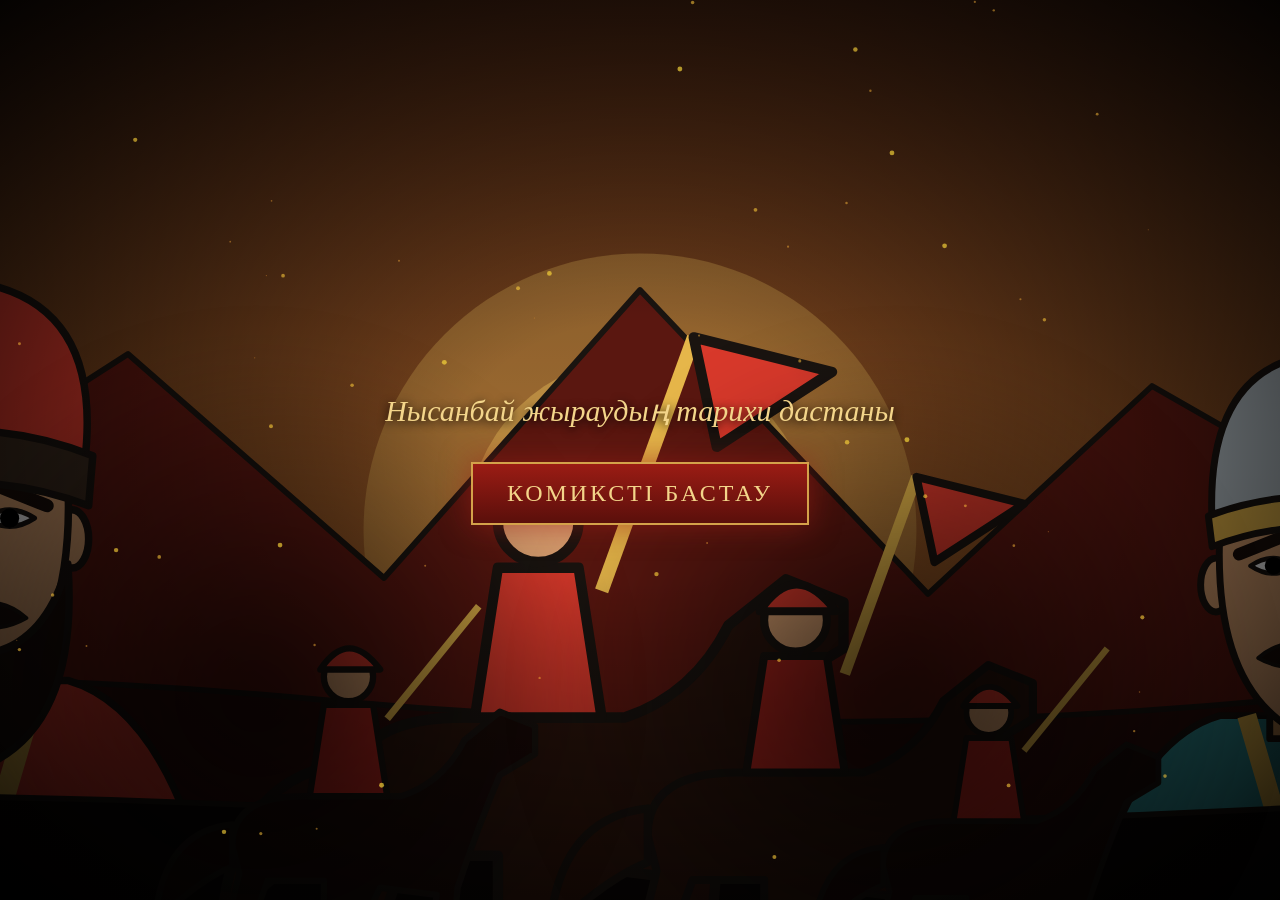
==== commit 043c200f: "Update index.html" ====
--- a/index.html
+++ b/index.html
@@ -6,88 +6,87 @@
 <title>Кенесары – Наурызбай | Комикс</title>
 <style>
 *{box-sizing:border-box;margin:0}
-html,body{height:100%;background:#050302;color:#e3c58f;font-family:Georgia,"Times New Roman",serif;overflow:hidden}
-button{font:inherit;cursor:pointer}
-#cover,#app{position:fixed;inset:0}
+:root{--g:#d4a24a;--r:#9b1c14;--k:#0b0706;--t:#f3d58a}
+html,body{height:100%;background:#050302;color:#e3c58f;font-family:Georgia,serif;overflow:hidden}
+button{font:inherit;cursor:pointer;touch-action:manipulation}
+#cover,#app{position:fixed;inset:0;padding-top:env(safe-area-inset-top,0)}
 #cover{z-index:5;display:flex;flex-direction:column;align-items:center;justify-content:center;text-align:center;padding:20px;transition:opacity 1s,transform 1s}
 #cover.out{opacity:0;transform:scale(1.2);pointer-events:none}
 .bg,.bg svg{position:absolute;inset:0;width:100%;height:100%}
 .vig{position:absolute;inset:0;background:radial-gradient(ellipse at center,#0000 20%,#000e 100%)}
 #fx{position:fixed;inset:0;z-index:6;pointer-events:none;width:100%;height:100%}
 .smoke{position:absolute;bottom:-20%;width:60vmax;height:60vmax;border-radius:50%;background:radial-gradient(#000a,#0000 65%);filter:blur(30px);animation:sm 14s linear infinite}
-@keyframes sm{from{transform:translate(0,0)}to{transform:translate(20vw,-40vh) scale(1.5);opacity:0}}
-h1{position:relative;font-size:clamp(30px,8.5vw,108px);line-height:1.1;letter-spacing:.05em;color:#d4a24a;text-shadow:0 0 30px #7a1a14,0 4px 0 #3a0f0b,0 0 60px #000}
+@keyframes sm{to{transform:translate(20vw,-40vh) scale(1.5);opacity:0}}
+h1{position:relative;font-size:clamp(30px,8.5vw,120px);line-height:1.1;letter-spacing:.05em;color:var(--g);text-shadow:0 0 30px #7a1a14,0 4px 0 #3a0f0b,0 0 60px #000}
 h1 span,.fl span{display:inline-block;opacity:0;transform:translateY(40px) scale(1.5);filter:blur(8px);animation:ltr .9s forwards}
 @keyframes ltr{to{opacity:1;transform:none;filter:none}}
-.sub{position:relative;margin:18px 0 34px;font-style:italic;font-size:clamp(15px,3.2vw,26px);color:#f3d58a;text-shadow:0 2px 10px #000;opacity:0;animation:ltr 1.2s 2.2s forwards}
-.btn{position:relative;background:linear-gradient(#9b1c14,#5a0f0b);color:#f3d58a;border:2px solid #d4a24a;padding:14px 30px;letter-spacing:.12em;font-size:clamp(14px,3.4vw,20px);box-shadow:0 0 30px #9b1c1499;transition:.3s;opacity:0;animation:ltr 1s 2.8s forwards}
+.sub{position:relative;margin:18px 0 34px;font-style:italic;font-size:clamp(15px,3.2vw,30px);color:var(--t);text-shadow:0 2px 10px #000;opacity:0;animation:ltr 1.2s 2.2s forwards}
+.btn{position:relative;background:linear-gradient(#9b1c14,#5a0f0b);color:var(--t);border:2px solid var(--g);padding:16px 34px;letter-spacing:.12em;font-size:clamp(14px,3.4vw,24px);box-shadow:0 0 30px #9b1c1499;transition:.3s;opacity:0;animation:ltr 1s 2.8s forwards}
 .btn:hover{transform:scale(1.06);box-shadow:0 0 50px #d4a24a88}
 #app{display:none;flex-direction:column;z-index:2;background:radial-gradient(#2a0d0a,#050302)}
-.top,.bot{display:flex;align-items:center;justify-content:space-between;gap:8px;padding:6px 10px;background:#0b0706;border:0 solid #d4a24a55;flex:none}
-.top{border-bottom-width:1px}.bot{border-top-width:1px;justify-content:center;gap:12px}
-.top b{flex:1;text-align:center;font-size:clamp(12px,2.6vw,18px);color:#d4a24a}
-.ib{background:#2a0d0a;color:#f3d58a;border:1px solid #d4a24a;padding:6px 11px;font-size:14px;border-radius:3px}
-.ib:hover{background:#7a1a14}.ib[disabled]{opacity:.35;cursor:default}
-#cnt{min-width:60px;text-align:center;font-size:18px;color:#d4a24a}
-#prog{height:3px;background:#d4a24a;width:0;transition:width .6s;flex:none}
-#stage{flex:1;overflow:auto;padding:8px;min-height:0}
-.pg{height:100%;min-height:560px;display:grid;gap:8px}
-.fr{position:relative;overflow:hidden;border:3px solid #0b0706;outline:1px solid #d4a24a;background:#000;min-height:0;animation:pop .8s both;animation-delay:calc(var(--i)*.3s + .6s)}
+.top,.bot{display:flex;align-items:center;justify-content:space-between;gap:8px;padding:6px 10px;background:var(--k);border:0 solid #d4a24a55;flex:none}
+.top{border-bottom-width:1px}.bot{border-top-width:1px;justify-content:center;gap:14px;padding-bottom:max(6px,env(safe-area-inset-bottom))}
+.top b{flex:1;text-align:center;font-size:clamp(12px,2.2vw,24px);color:var(--g)}
+.ib{background:#2a0d0a;color:var(--t);border:1px solid var(--g);padding:8px 13px;font-size:clamp(14px,1.6vw,22px);border-radius:4px;min-height:40px}
+.ib:hover,.ib.on{background:#7a1a14}.ib[disabled]{opacity:.35;cursor:default}
+#cnt{min-width:60px;text-align:center;font-size:clamp(16px,2vw,26px);color:var(--g)}
+#dots{display:flex;gap:6px;padding:5px;justify-content:center;background:var(--k);flex:none}
+#dots i{width:10px;height:10px;border-radius:50%;background:#4a2a1a;cursor:pointer;transition:.3s}
+#dots i.a{background:var(--g);transform:scale(1.5)}
+#prog{height:4px;background:linear-gradient(90deg,var(--r),var(--g));width:0;transition:width .6s;flex:none}
+#stage{flex:1;overflow:auto;padding:8px;min-height:0;background:#262626}
+.pg{height:100%;min-height:560px;display:grid;gap:8px;background:#fff;padding:8px;max-width:1800px;margin:0 auto;box-shadow:0 0 40px #000}
+.fr{position:relative;overflow:hidden;border:3px solid #111;background:#fff;min-height:0;animation:pop .8s both;animation-delay:calc(var(--i)*.3s + .5s)}
 @keyframes pop{from{opacity:0;transform:scale(.9) rotate(-1deg);filter:brightness(2.5)}}
-.art{position:absolute;inset:0}
-.art svg{width:100%;height:100%;display:block}
-.ov{position:absolute;inset:0;display:flex;flex-direction:column;justify-content:space-between;padding:8px;gap:6px;pointer-events:none}
+.art{position:absolute;inset:0;overflow:hidden}
+.art svg{width:100%;height:100%;display:block;transition:transform .25s ease-out;transform:scale(1.06)}
+.ov{position:absolute;inset:0;display:flex;flex-direction:column;justify-content:space-between;padding:10px;gap:6px;pointer-events:none}
 .cap,.bb,.ov .btn{pointer-events:auto}
-.cap{align-self:flex-start;background:#f0dba8;color:#2a0d0a;border:2px solid #0b0706;padding:6px 10px;font-size:clamp(11px,1.35vw,16px);font-style:italic;line-height:1.3;max-width:90%;box-shadow:3px 3px 0 #0009}
+.cap,.bb{font-family:"Trebuchet MS","Segoe UI",Arial,sans-serif;font-style:italic;text-transform:uppercase;text-align:center;line-height:1.25}
+.cap{align-self:flex-start;background:#fbeeb0;color:#222;border:2px solid #111;padding:7px 12px;font-size:clamp(10px,1.35vw,24px);font-weight:600;max-width:94%}
 .bs{display:flex;flex-direction:column;gap:12px;margin-top:auto}
-.bb{position:relative;background:#fff;color:#111;border:2px solid #111;border-radius:16px;padding:6px 11px;font-size:clamp(11px,1.4vw,16px);max-width:80%;line-height:1.3;font-weight:600;animation:bp .5s both;animation-delay:calc(var(--i)*.3s + 1.2s)}
+.bb{position:relative;background:#fff;color:#1a1a1a;border:2px solid #222;border-radius:50%/45%;padding:12px 22px;font-weight:600;font-size:clamp(10px,1.35vw,24px);max-width:76%;cursor:pointer;animation:bp .5s both;animation-delay:calc(var(--i)*.3s + 1.2s);transition:transform .2s}
+.bb:hover{transform:scale(1.04)}
 @keyframes bp{from{opacity:0;transform:scale(.5)}}
-.bb b{display:block;color:#9b1c14;font-size:.82em;letter-spacing:.05em}
+.bb b{display:block;color:#8a1a12;font-size:.78em;letter-spacing:.05em}
 .bb.l{align-self:flex-start;margin-bottom:8px}.bb.r{align-self:flex-end;margin-bottom:8px}
-.bb::after{content:"";position:absolute;bottom:-9px;border:8px solid transparent;border-top:9px solid #111;border-bottom:0}
-.bb.l::after{left:22px}.bb.r::after{right:22px}
-.big{position:absolute;left:0;right:0;top:36%;text-align:center;font-size:clamp(22px,6vw,76px);letter-spacing:.06em;color:#f3d58a;text-shadow:0 0 25px #d4a24a,0 0 60px #9b1c14,0 3px 0 #000;animation:gl 3s ease-in-out infinite alternate}
+.bb::after{content:"";position:absolute;bottom:-10px;border:8px solid transparent;border-top:10px solid #222;border-bottom:0}
+.bb.l::after{left:28px}.bb.r::after{right:28px}
+.big{position:absolute;left:0;right:0;top:36%;text-align:center;font-size:clamp(22px,6vw,110px);letter-spacing:.06em;color:var(--t);text-shadow:0 0 25px var(--g),0 0 60px var(--r),0 3px 0 #000;animation:gl 3s ease-in-out infinite alternate}
 @keyframes gl{from{filter:brightness(.8)}to{filter:brightness(1.4)}}
-.rs{align-self:center;opacity:1;animation:none;font-size:clamp(11px,1.6vw,16px);padding:10px 20px}
-.note{font-size:clamp(9px,1.1vw,12px);color:#f3d58a;opacity:.85;text-align:center}
-.fl{position:fixed;inset:0;z-index:15;display:flex;align-items:center;justify-content:center;pointer-events:none;text-align:center;font-size:clamp(30px,10vw,120px);color:#d4a24a;letter-spacing:.1em;text-shadow:0 0 40px #9b1c14,0 0 8px #000;opacity:0}
+.rs{align-self:center;opacity:1;animation:none;font-size:clamp(12px,1.6vw,22px);padding:10px 20px}
+.note{font-size:clamp(9px,1.1vw,16px);color:var(--t);text-align:center}
+.q{height:100%;display:flex;flex-direction:column;align-items:center;justify-content:center;gap:14px;padding:16px;background:linear-gradient(#1a0b08,#3a0f0b);color:var(--t);text-align:center}
+.q h2{font-size:clamp(20px,3.4vw,52px);color:var(--g)}
+.q p{font-size:clamp(16px,2.4vw,38px);max-width:900px}
+.q .o{display:flex;flex-wrap:wrap;gap:12px;justify-content:center}
+.q .o button{font-size:clamp(14px,2vw,32px);padding:12px 22px;background:#2a0d0a;color:var(--t);border:2px solid var(--g);border-radius:6px;transition:.2s}
+.q .o button:hover{background:#7a1a14}
+.q .o button.ok{background:#1f7a3a;border-color:#7aff9a}.q .o button.no{background:#7a1a14;border-color:#f66;opacity:.6}
+.fl{position:fixed;inset:0;z-index:15;display:flex;align-items:center;justify-content:center;pointer-events:none;text-align:center;font-size:clamp(30px,10vw,160px);color:var(--g);letter-spacing:.1em;text-shadow:0 0 40px var(--r),0 0 8px #000;opacity:0}
 .fl.on{animation:fo 2.2s}
 @keyframes fo{0%,85%{opacity:1}100%{opacity:0}}
 #cu{position:fixed;inset:0;z-index:20;pointer-events:none}
 #cu i{position:absolute;top:0;bottom:0;width:50.5%;background:linear-gradient(#0b0706,#4a120d);transition:transform .5s cubic-bezier(.7,0,.3,1)}
-#cu i:first-child{left:0;transform:translateX(-101%);border-right:3px solid #d4a24a}
-#cu i:last-child{right:0;transform:translateX(101%);border-left:3px solid #d4a24a}
+#cu i:first-child{left:0;transform:translateX(-101%);border-right:3px solid var(--g)}
+#cu i:last-child{right:0;transform:translateX(101%);border-left:3px solid var(--g)}
 #cu.go i{transform:none}
 @media(max-width:700px){
- .pg{display:flex!important;flex-direction:column;height:auto;min-height:0;gap:14px}
+ .pg{display:flex!important;flex-direction:column;height:auto;min-height:0;gap:14px;padding:6px}
  .fr{flex:none;animation-delay:calc(var(--i)*.12s)}
  .art{position:relative;inset:auto;aspect-ratio:4/3}
- .ov{position:static;padding:10px;gap:10px;background:linear-gradient(#1a0b08,#0b0706);pointer-events:auto}
- .cap{max-width:100%;align-self:stretch;font-size:15px;box-shadow:none}
+ .ov{position:static;padding:8px;gap:8px;background:#fff;pointer-events:auto}
+ .cap{max-width:100%;align-self:stretch;font-size:13px}
  .bs{gap:8px;margin:0}
- .bb{max-width:100%;align-self:stretch!important;margin:0!important;font-size:15px;border-radius:12px;animation:none}
+ .bb{max-width:100%;align-self:stretch!important;margin:0!important;font-size:13px;border-radius:18px;padding:8px 12px;animation:none}
  .bb::after{display:none}
  .big{top:30%;font-size:clamp(22px,8vw,40px)}
- .note{font-size:11px}
+ .note{color:#333;font-size:11px}
  .top .ib span{display:none}
+ #dots i{width:8px;height:8px}
+ .q{min-height:70vh}
 }
 @media(prefers-reduced-motion:reduce){*{animation-duration:.01s!important;animation-delay:0s!important}}
-</style>
-<style id="ref">
-#stage{background:#262626;padding:10px}
-.pg{background:#fff;padding:8px;gap:8px;max-width:1150px;margin:0 auto;box-shadow:0 0 40px #000}
-.fr{border:3px solid #111;outline:none;background:#fff}
-.cap,.bb{font-family:"Trebuchet MS","Segoe UI",Arial,sans-serif;font-style:italic;text-transform:uppercase;text-align:center;line-height:1.25}
-.cap{background:#fbeeb0;color:#222;border:2px solid #111;border-radius:0;box-shadow:none;font-size:clamp(9px,1.1vw,14px);letter-spacing:.02em;font-weight:500;max-width:92%}
-.bb{background:#fff;color:#1a1a1a;border:1.5px solid #222;border-radius:50%/45%;padding:12px 20px;font-weight:500;font-size:clamp(9px,1.15vw,14px);max-width:72%}
-.bb b{color:#8a1a12;font-size:.78em;letter-spacing:.05em;margin-bottom:1px}
-.bb.l::after{left:28px}.bb.r::after{right:28px}
-@media(max-width:700px){
- .pg{padding:6px;gap:8px}
- .ov{background:#fff;padding:8px;gap:8px}
- .cap{font-size:12px;max-width:100%;align-self:stretch}
- .bb{font-size:12.5px;border-radius:18px;padding:8px 12px}
-}
 </style>
 </head>
 <body>
@@ -101,24 +100,25 @@
 </section>
 <main id="app">
  <div class="top">
-  <button class="ib" id="mus" title="Музыка">♪ <span>Музыка: өшірулі</span></button>
+  <button class="ib" id="mus">♪ <span>Музыка</span></button>
+  <button class="ib" id="ap">▶ <span>Авто</span></button>
   <b id="pt"></b>
-  <button class="ib" id="fs" title="Толық экран">⛶</button>
-  <button class="ib" id="rs1" title="Қайта бастау">↺ <span>Қайта бастау</span></button>
+  <button class="ib" id="fs">⛶</button>
+  <button class="ib" id="rs1">↺</button>
  </div>
  <div id="prog"></div>
  <div id="stage"></div>
+ <div id="dots"></div>
  <div class="bot">
-  <button class="ib" id="pv">◀ Алдыңғы бет</button>
-  <span id="cnt">1/10</span>
-  <button class="ib" id="nx">Келесі бет ▶</button>
+  <button class="ib" id="pv">◀ Алдыңғы</button>
+  <span id="cnt"></span>
+  <button class="ib" id="nx">Келесі ▶</button>
  </div>
 </main>
 <div class="fl" id="fl"></div>
 <div id="cu"><i></i><i></i></div>
 
 <script>
-/* ===== Иллюстрациялар: жарық түсті графикалық роман стилі (контур + плоский түс) ===== */
 let gid=0;
 const O='stroke="#1a1410" stroke-width="1.8" stroke-linejoin="round"';
 const W=b=>{const i='h'+gid++;return `<svg viewBox="0 0 400 300" preserveAspectRatio="xMidYMid slice"><defs><pattern id="${i}" width="4" height="4" patternUnits="userSpaceOnUse"><circle cx="2" cy="2" r=".8" fill="#000"/></pattern></defs>${b}<rect x="-200" y="-100" width="800" height="500" fill="url(#${i})" opacity=".05"/></svg>`};
@@ -136,18 +136,18 @@
 const smoke=(x,y)=>`<circle cx="${x}" cy="${y}" r="30" fill="#555" opacity=".45"/><circle cx="${x+25}" cy="${y-30}" r="26" fill="#555" opacity=".38"/><circle cx="${x+10}" cy="${y-62}" r="24" fill="#555" opacity=".3"/>`;
 const inter=()=>'<rect x="-200" y="-100" width="800" height="500" fill="#e6cc98"/>'+orn(40,'#cfae72')+orn(95,'#cfae72')+orn(150,'#cfae72')+orn(205,'#cfae72')+'<rect x="-200" y="252" width="800" height="60" fill="#c99a5a"/><path d="M-200 252H600" stroke="#1a1410" stroke-width="2"/>';
 const face=(x,y,s,o)=>{const sk=o.skin||'#d9a070',hr='#1a0e0a',br=o.mad?'M-19 -2L-4 -8M19 -2L4 -8':'M-18 -6Q-10 -10-3 -6M18 -6Q10 -10 3 -6';
-return `<g transform="translate(${x} ${y}) scale(${s})" ${O}><path d="M-68 190Q-66 52-24 40L24 40Q66 52 68 190Z" fill="${o.robe}"/><path d="M-44 90Q0 118 44 90M-60 140Q0 168 60 140" fill="none" stroke="#e6b64a" stroke-width="2.5"/><path d="M-17 40L0 98L17 40" fill="#00000030" stroke="#e6b64a" stroke-width="5"/><rect x="-11" y="16" width="22" height="30" fill="#b9854e"/><ellipse cx="-25" cy="6" rx="4" ry="7" fill="${sk}"/><ellipse cx="25" cy="6" rx="4" ry="7" fill="${sk}"/><path d="M-24-8Q-26 36 0 46Q26 36 24-8Q22-28 0-28Q-22-28-24-8Z" fill="${sk}"/><path d="M6-28Q24-26 24-8Q26 36 0 46Q16 20 6-28Z" fill="#7a3a10" opacity=".22" stroke="none"/><path d="M-16 1Q-10-3-4 1Q-10 5-16 1ZM16 1Q10-3 4 1Q10 5 16 1Z" fill="#fff" stroke-width="1.2"/><circle cx="-10" cy="1" r="2.3" fill="#000" stroke="none"/><circle cx="10" cy="1" r="2.3" fill="#000" stroke="none"/><path d="${br}" fill="none" stroke="${hr}" stroke-width="3.2" stroke-linecap="round"/><path d="M0 4L-3 16Q0 19 4 16" fill="none" stroke-width="1.4"/>${o.beard?`<path d="M-24 12Q-27 54 0 62Q27 54 24 12Q18 34 0 34Q-18 34-24 12Z" fill="${hr}"/>`:''}<path d="M-14 25Q-7 19 0 23Q7 19 14 25Q7 29 0 26Q-7 29-14 25Z" fill="${hr}" stroke-width="1"/><path d="M-5 33Q0 35 5 33" fill="none" stroke="#9a5a4a" stroke-width="1.6"/>${o.hat}</g>`};
+return `<g transform="translate(${x} ${y}) scale(${s})" ${O}><path d="M-68 190Q-66 52-24 40L24 40Q66 52 68 190Z" fill="${o.robe}"/><path d="M-44 90Q0 118 44 90M-60 140Q0 168 60 140" fill="none" stroke="#e6b64a" stroke-width="2.5"/><path d="M-17 40L0 98L17 40" fill="#00000030" stroke="#e6b64a" stroke-width="5"/><rect x="-11" y="16" width="22" height="30" fill="#b9854e"/><ellipse cx="-25" cy="6" rx="4" ry="7" fill="${sk}"/><ellipse cx="25" cy="6" rx="4" ry="7" fill="${sk}"/><path d="M-24-8Q-26 36 0 46Q26 36 24-8Q22-28 0-28Q-22-28-24-8Z" fill="${sk}"/><path d="M-16 1Q-10-3-4 1Q-10 5-16 1ZM16 1Q10-3 4 1Q10 5 16 1Z" fill="#fff" stroke-width="1.2"/><circle cx="-10" cy="1" r="2.3" fill="#000" stroke="none"/><circle cx="10" cy="1" r="2.3" fill="#000" stroke="none"/><path d="${br}" fill="none" stroke="${hr}" stroke-width="3.2" stroke-linecap="round"/><path d="M0 4L-3 16Q0 19 4 16" fill="none" stroke-width="1.4"/>${o.beard?`<path d="M-24 12Q-27 54 0 62Q27 54 24 12Q18 34 0 34Q-18 34-24 12Z" fill="${hr}"/>`:''}<path d="M-14 25Q-7 19 0 23Q7 19 14 25Q7 29 0 26Q-7 29-14 25Z" fill="${hr}" stroke-width="1"/><path d="M-5 33Q0 35 5 33" fill="none" stroke="#9a5a4a" stroke-width="1.6"/>${o.hat}</g>`};
 const cap=(c,f='#3a2a1e')=>`<path d="M-28-12Q-33-52 0-56Q33-52 28-12Q0-22-28-12Z" fill="${c}"/><path d="M-30-14Q0-26 30-14L29-2Q0-13-29-2Z" fill="${f}"/>`;
-const HK=cap('#d8392b')+'<path d="M-12-40Q0-46 12-40" fill="none" stroke="#e6b64a" stroke-width="2.5"/><circle cy="-34" r="3" fill="#e6b64a" stroke-width="1"/>';
-const HN='<path d="M-26-10Q-28-50 0-54Q28-50 26-10Q0-20-26-10Z" fill="#b8c2c8"/><path d="M-27-12Q0-22 27-12L26-4Q0-14-26-4Z" fill="#e6b64a"/><path d="M-2-54L0-76L2-54Z" fill="#e6b64a"/><path d="M-27-6Q-34 14-26 30L-20 6ZM27-6Q34 14 26 30L20 6Z" fill="#7a848a"/><path d="M-10-34Q0-40 10-34" stroke="#fff" stroke-width="2" fill="none" opacity=".7"/>';
+const HK=cap('#d8392b')+'<circle cy="-34" r="3" fill="#e6b64a" stroke-width="1"/>';
+const HN='<path d="M-26-10Q-28-50 0-54Q28-50 26-10Q0-20-26-10Z" fill="#b8c2c8"/><path d="M-27-12Q0-22 27-12L26-4Q0-14-26-4Z" fill="#e6b64a"/><path d="M-2-54L0-76L2-54Z" fill="#e6b64a"/>';
 const HW='<path d="M-26-12Q-30-52 0-58Q30-52 26-12Q0-22-26-12Z" fill="#f6f3ea"/><path d="M-28-14Q0-24 28-14L27-4Q0-14-27-4Z" fill="#222"/>';
 const HT=cap('#2f8f94'),HB=cap('#7a6a44');
-const HS='<path d="M-32-10Q-34-56 0-58Q34-56 32-10L33 52Q0 38-33 52ZM-22-10Q-24 36 0 44Q24 36 22-10Q22-24 0-26Q-22-24-22-10Z" fill="#f6f3ea" fill-rule="evenodd"/><path d="M-27-20Q0-32 27-20L26-12Q0-24-26-12Z" fill="#e6b64a"/>';
+const HS='<path d="M-32-10Q-34-56 0-58Q34-56 32-10L33 52Q0 38-33 52ZM-22-10Q-24 36 0 44Q24 36 22-10Q22-24 0-26Q-22-24-22-10Z" fill="#f6f3ea" fill-rule="evenodd"/>';
 const horse=c=>`<path d="M-34-4Q-34-18-14-18L14-18Q26-22 32-34L42-42L52-38L52-30L42-24Q36-10 30 8L28 30L22 30L24 10L8 8L-2 28L-8 28L-8 6L-24 6L-32 28L-38 28L-32 4Z" fill="${c}"/><path d="M-34-10Q-54-8-56 18Q-44 6-34 2Z" fill="${c}"/>`;
 const rider=(x,y,s,c='#d8392b',f=0,hc='#7a4a2a')=>`<g transform="translate(${x} ${y}) scale(${s})" ${O}>${horse(hc)}<path d="M-12-18L-8-44L6-44L10-18Z" fill="${c}"/><circle cx="-1" cy="-52" r="7" fill="#d9a070"/><path d="M-9-54Q-1-66 8-54Z" fill="#d8392b"/>${f?'<path d="M10-40L26-84" stroke="#e6b64a" stroke-width="2.4"/><path d="M26-84l24 6-20 13z" fill="#d8392b"/>':'<path d="M10-40L36-72" stroke="#e6b64a" stroke-width="2"/>'}</g>`;
 const dombra=(x,y,r)=>`<g transform="translate(${x} ${y}) rotate(${r})" ${O}><rect x="12" y="-3" width="100" height="6" fill="#5a2a10"/><ellipse rx="28" ry="19" fill="#c0813a"/><circle r="6" fill="#3a1a10"/></g>`;
 const SC={
- cover:()=>sky('#1a0504','#e08a3a')+sun(200,175,36,'#f6cf63')+'<path d="M-100 210L40 120L120 190L200 100L290 195L360 130L500 210V400H-100Z" fill="#5a1710" '+O+'/><path d="M200 100L180 128L200 120L216 130ZM40 120L24 146L42 137L58 149Z" fill="#f2e6c8"/>'+hill(228,'#2a0d0a',14)+face(-10,170,1.3,{robe:'#d8392b',hat:HK,beard:1,mad:1})+face(410,185,1.2,{robe:'#2f8f94',hat:HN,mad:1})+hill(262,'#0b0706',8)+rider(170,266,1.8,'#d8392b',1,'#2a140c')+rider(250,276,1.4,'#b3261e',1,'#2a140c')+rider(110,278,1.1,'#b3261e',0,'#1a0b08')+rider(310,284,1,'#b3261e',0,'#1a0b08'),
+ cover:()=>sky('#1a0504','#e08a3a')+sun(200,175,36,'#f6cf63')+'<path d="M-100 210L40 120L120 190L200 100L290 195L360 130L500 210V400H-100Z" fill="#5a1710" '+O+'/>'+hill(228,'#2a0d0a',14)+face(-10,170,1.3,{robe:'#d8392b',hat:HK,beard:1,mad:1})+face(410,185,1.2,{robe:'#2f8f94',hat:HN,mad:1})+hill(262,'#0b0706',8)+rider(170,266,1.8,'#d8392b',1,'#2a140c')+rider(250,276,1.4,'#b3261e',1,'#2a140c')+rider(110,278,1.1,'#b3261e',0,'#1a0b08')+rider(310,284,1,'#b3261e',0,'#1a0b08'),
  dawn:()=>sky('#f08a4b','#fde2a0')+sun(285,170,22,'#fff3b0')+hill(200,'#7da23a',16)+hill(232,'#5f8a2a',12)+yurt(70,244,.9)+yurt(115,252,.7)+rider(190,250,1.2,'#d8392b',1)+rider(250,258,1,'#2f8f94'),
  fort:()=>DAY()+hill(212,'#7da23a',10)+smoke(270,150)+fort(270,222,1.3)+yurt(60,250,1)+yurt(120,262,.7)+hill(270,'#5f8a2a',6),
  zh:()=>sky('#2b3a67','#e8a060')+st(30)+moon+hill(238,'#3a4a2a',10)+yurt(60,252,1,'#d9c090')+face(185,100,1.2,{robe:'#555',hat:HW,beard:1})+dombra(235,225,-42),
@@ -157,16 +157,15 @@
  ride:()=>DAY()+hill(196,'#7da23a',14)+hill(230,'#5f8a2a',12)+rider(165,248,1.4,'#d8392b',1)+rider(240,256,1.4,'#2f8f94',1)+rider(305,246,1.1,'#7a6a44')+rider(95,258,.9,'#b3261e'),
  council:()=>inter()+face(95,118,.85,{robe:'#4a6a8a',hat:HT,beard:1})+face(305,118,.85,{robe:'#6a5a3a',hat:HB,beard:1})+face(200,108,1,{robe:'#d8392b',hat:HK,beard:1,mad:1}),
  attack:()=>sky('#6a8cb8','#e8c090')+smoke(210,130)+hill(228,'#5f8a2a',8)+fort(210,236,1.4)+fire(210,236,1.4)+rider(80,264,1.2,'#d8392b',1)+rider(330,268,1,'#2f8f94'),
- battle:()=>sky('#8a5a4a','#f0b878')+'<path d="M20 120L380 230M60 95L330 245M120 80L390 200" stroke="#fff" stroke-width="1" opacity=".5"/>'+hill(218,'#5f7a2a',6)+rider(110,250,1.4,'#d8392b',1)+rider(200,258,1.2,'#2f8f94')+rider(290,252,1.3,'#555',0,'#d8c8a8')+rider(345,266,1,'#555',0,'#d8c8a8')+'<circle cx="150" cy="205" r="3" fill="#ffd23a"/><circle cx="250" cy="220" r="2" fill="#ff7a1a"/>',
+ battle:()=>sky('#8a5a4a','#f0b878')+'<path d="M20 120L380 230M60 95L330 245M120 80L390 200" stroke="#fff" stroke-width="1" opacity=".5"/>'+hill(218,'#5f7a2a',6)+rider(110,250,1.4,'#d8392b',1)+rider(200,258,1.2,'#2f8f94')+rider(290,252,1.3,'#555',0,'#d8c8a8')+rider(345,266,1,'#555',0,'#d8c8a8'),
  folk:()=>DAY()+hill(205,'#7da23a',10)+yurt(50,236,.9)+yurt(350,240,1)+face(155,120,.8,{robe:'#d8392b',hat:HS,skin:'#e0aa7c'})+face(250,120,.8,{robe:'#4a6a8a',hat:HB,beard:1})+hill(280,'#5f8a2a',4),
- mt:()=>sky('#6fa8dc','#e8f1f8')+cloud(300,40,1)+'<path d="M-100 230L70 110L120 170L190 80L260 180L320 120L500 230Z" fill="#6a7f96" '+O+'/><path d="M190 80L170 110L190 102L205 114ZM70 110L54 136L72 127L88 139ZM320 120L304 144L322 135L338 146Z" fill="#fff"/>'+hill(248,'#7da23a',10)+rider(110,272,.9,'#d8392b',1)+rider(160,278,.8,'#2f8f94')+rider(205,274,.8,'#b3261e')+rider(250,280,.8,'#7a6a44'),
+ mt:()=>sky('#6fa8dc','#e8f1f8')+cloud(300,40,1)+'<path d="M-100 230L70 110L120 170L190 80L260 180L320 120L500 230Z" fill="#6a7f96" '+O+'/><path d="M190 80L170 110L190 102L205 114ZM70 110L54 136L72 127L88 139Z" fill="#fff"/>'+hill(248,'#7da23a',10)+rider(110,272,.9,'#d8392b',1)+rider(160,278,.8,'#2f8f94')+rider(205,274,.8,'#b3261e')+rider(250,280,.8,'#7a6a44'),
  sad:()=>sky('#1f2a4a','#6a5a6a')+st(40)+moon+hill(252,'#2a3a2a',8)+yurt(110,268,1,'#b9a478')+'<path d="M300 268V150" stroke="#e6b64a" stroke-width="2"/><path d="M300 150l32 10-32 14z" fill="#b3261e"/>',
  mem:()=>sky('#12183a','#7a3a3a')+st(70)+'<circle cx="200" cy="170" r="90" fill="#e6b64a" opacity=".18"/>'+hill(255,'#1a2a1a',8)+'<path d="M182 255V130L200 100L218 130V255Z" fill="#e6b64a" '+O+'/><circle cx="200" cy="160" r="9" fill="#b3261e"/><path d="M140 255V190L152 170L164 190V255ZM236 255V190L248 170L260 190V255Z" fill="#c0912f" '+O+'/>'
 };
-/* ===== Комикс мазмұны ===== */
 const P=[
 {t:'Тарихи кезең',a:"'a b' 'a c'",f:[
- {s:'dawn',n:'XIX ғасыр. Кең байтақ қазақ даласы Ресей империясы мен Қоқан хандығының қысымына түсті. Ел тәуелсіздігі мен жер тағдыры қыл үстінде тұрды.'},
+ {s:'dawn',n:'XIX ғасыр. Кең байтақ қазақ даласы Ресей империясы мен Қоқан хандығының қысымына түсті.'},
  {s:'fort',n:'Дала ішіне бекіністер салынып, құнарлы жайылымдар тарыла берді.',b:[['Ақсақал','Жайылым тарылса, мал қайда жайылады? Жер кетсе, ел де кетеді...','l']]},
  {s:'zh',n:'Сол заманның сырын жыраулар жырға қосты.',b:[['Нысанбай жырау','Жер — елдің анасы. Оны қорғамаған ел жетім қалады.','r']]}]},
 {t:'Кенесарының мақсаты',a:"'a b' 'c b'",nm:'КЕНЕСАРЫ',f:[
@@ -186,13 +185,13 @@
  {s:'attack',n:'1838 жылы көтерілісшілер Ақмола бекінісін өртеді.',b:[['Наурызбай','Бекіністен қорықпаймыз. Ел азат болсын!','r']]},
  {s:'folk',n:'Халық батырларға бата берді.',b:[['Әже','Жолдарың болсын, балаларым! Құдай жар болсын!','l']]}]},
 {t:'Қиын шайқастар',a:"'a b' 'a c'",f:[
- {s:'battle',n:'Көтеріліс жылдары қазақ жасақтары патша әскерімен де, Қоқан бектерімен де шайқасты. Шайқастар ауыр, шығын көп болды.',b:[['Наурызбай','Тайма, жігіттер! Артымызда ел тұр!','l']]},
+ {s:'battle',n:'Қазақ жасақтары патша әскерімен де, Қоқан бектерімен де шайқасты. Шығын көп болды.',b:[['Наурызбай','Тайма, жігіттер! Артымызда ел тұр!','l']]},
  {s:'attack',n:'Бекіністер мен өзен бойындағы қақтығыс тоқтамады.',b:[['Кенесары','Жау көп, бірақ жүрегіміз мықты. Бірлікпен тұрайық!','r']]},
  {s:'sad',n:'Әр жеңіс қымбатқа түсті: аштық пен жоқшылық жасақты титықтатты.'}]},
 {t:'Қырғыз жеріне жорық',a:"'a b' 'c b'",f:[
  {s:'ride',n:'Мақсаты — жаңа тірек табу және күш жинау.',b:[['Кенесары','Таулы өлкеде ел жинап, күшімізді қайта жинаймыз.','l']]},
  {s:'mt',n:'1846 жылы Кенесары жасағымен Жетісу арқылы Іле Алатауы мен қырғыз жеріне бет алды.'},
- {s:'n',n:'Жағдай өте күрделі еді: қырғыз билеушілерінің бір бөлігі онымен келіспей, қарсы шықты.',b:[['Наурызбай','Әке, жол ауыр, бірақ біз бірге боламыз.','r']]}]},
+ {s:'n',n:'Жағдай күрделі еді: қырғыз билеушілерінің бір бөлігі онымен келіспей, қарсы шықты.',b:[['Наурызбай','Әке, жол ауыр, бірақ біз бірге боламыз.','r']]}]},
 {t:'Қайғылы оқиғалар',a:"'a b c'",f:[
  {s:'sad',n:'Жорық қайғылы аяқталды: 1846 жылы Наурызбай қаза тапты.'},
  {s:'mt',n:'1847 жылы Кенесары қырғыз манаптарының жасағымен болған ұрыстан кейін қолға түсіп, қаза тапты.'},
@@ -202,55 +201,102 @@
  {s:'sad',n:'Дастан елдің мұңын, батырлардың тағдырын ұрпаққа жеткізеді.'},
  {s:'zh',n:'Жырау сөзі — халық жадының сақтаушысы.',b:[['Нысанбай жырау','Ер өлсе де, есімі атымен тірі жүреді.','l']]}]},
 {t:'Тарихта қалған есімдер',a:"'a b' 'a c'",f:[
- {s:'mem',n:'Кенесары мен Наурызбайдың есімі — ерлік пен азаттық идеясының белгісі.',big:'ТАРИХ ҰМЫТЫЛМАЙДЫ',rs:1},
+ {s:'mem',n:'Кенесары мен Наурызбайдың есімі — ерлік пен азаттық идеясының белгісі.',big:'ТАРИХ ҰМЫТЫЛМАЙДЫ'},
  {s:'k',n:'Кенесары — қазақтың соңғы ханы, ел тәуелсіздігі үшін күрескен тұлға.'},
- {s:'n',n:'Наурызбай — жас батыр, ерлік пен адалдықтың үлгісі.'}]}
+ {s:'n',n:'Наурызбай — жас батыр, ерлік пен адалдықтың үлгісі.'}]},
+{t:'Білімді тексер!',quiz:[
+ ['Кенесары кімнің немересі?',['Абылай хан','Жәңгір хан','Әбілқайыр хан'],0],
+ ['Көтеріліс қай жылы басталды?',['1802','1837','1889'],1],
+ ['Нысанбай жырау қай жылдары өмір сүрді?',['1815–1889','1802–1847','1837–1846'],0],
+ ['Наурызбай қай жылы қаза тапты?',['1837','1846','1847'],1]]}
 ];
-/* ===== Қозғалтқыш ===== */
 const $=i=>document.getElementById(i);
 const letters=(el,txt,d=.07)=>{el.innerHTML='';[...txt].forEach((c,i)=>{const s=document.createElement('span');s.textContent=c===' '?'\u00a0':c;s.style.animationDelay=i*d+'s';el.appendChild(s)})};
 $('cbg').innerHTML=W(SC.cover());
 letters($('h1'),'КЕНЕСАРЫ – НАУРЫЗБАЙ',.09);
-let cur=0,busy=false;
+$('dots').innerHTML=P.map((_,i)=>`<i data-i="${i}"></i>`).join('');
+$('dots').onclick=e=>{if(e.target.dataset.i!=null)show(+e.target.dataset.i)};
+/* ===== Дыбыс ===== */
+let ac,mg,on=false,sf=false;
+function initAudio(){
+ if(ac)return;
+ ac=new(window.AudioContext||window.webkitAudioContext)();mg=ac.createGain();mg.gain.value=0;mg.connect(ac.destination);const dl=ac.createDelay(),fb=ac.createGain(),wet=ac.createGain();dl.delayTime.value=.28;fb.gain.value=.35;wet.gain.value=.4;mg.connect(dl);dl.connect(fb);fb.connect(dl);dl.connect(wet);wet.connect(ac.destination);
+ [73.4,110].forEach(f=>{const o=ac.createOscillator(),g=ac.createGain();o.type='sine';o.frequency.value=f;g.gain.value=.07;o.connect(g);g.connect(mg);o.start()});
+ const pluck=(f,v=.5)=>{const sr=ac.sampleRate,n=Math.floor(sr*1.8),b=ac.createBuffer(1,n,sr),d=b.getChannelData(0),p=Math.round(sr/f);for(let i=0;i<p;i++)d[i]=(Math.random()*2-1)*v;for(let i=p;i<n;i++)d[i]=(d[i-p]+d[i-p+1])/2*.996;const s=ac.createBufferSource();s.buffer=b;s.connect(mg);s.start()};const mel=[293.7,0,440,392,349.2,392,293.7,0,293.7,349.2,392,440,523.3,440,392,0];let k=0;
+ setInterval(()=>{if(!on)return;const i=k++%mel.length;if(mel[i])pluck(mel[i]);if(i%8==0)pluck(146.8,.6)},300);
+}
+function sfx(f0,f1,d,v=.4,type='sine'){
+ if(!ac||!sf)return;const o=ac.createOscillator(),g=ac.createGain(),t=ac.currentTime;
+ o.type=type;o.frequency.setValueAtTime(f0,t);o.frequency.exponentialRampToValueAtTime(f1,t+d);
+ g.gain.setValueAtTime(v,t);g.gain.exponentialRampToValueAtTime(.001,t+d);o.connect(g);g.connect(ac.destination);o.start();o.stop(t+d+.05);
+}
+const drum=()=>{sfx(130,50,.5,.3);setTimeout(()=>sfx(110,45,.4,.2),240)};
+$('mus').onclick=()=>{
+ initAudio();on=!on;sf=on;ac.resume();mg.gain.setTargetAtTime(on?.7:0,ac.currentTime,.3);
+ $('mus').classList.toggle('on',on);$('mus').querySelector('span').textContent=on?'Қосулы':'Музыка';
+};
+/* ===== Қозғалтқыш ===== */
+let cur=0,busy=false,score=0;
+function quiz(p){
+ let i=0;score=0;const el=document.createElement('div');el.className='q';
+ const draw=()=>{
+  if(i>=p.quiz.length){
+   const r=score==p.quiz.length?'Тамаша! Сен нағыз тарихшысың!':score>=2?'Жақсы! Тағы бір қайталап көр.':'Комиксті қайта оқып шық!';
+   el.innerHTML=`<h2>Нәтиже: ${score} / ${p.quiz.length}</h2><p>${r}</p><button class="btn rs" style="opacity:1;animation:none">↺ ҚАЙТА БАСТАУ</button>`;
+   el.querySelector('button').onclick=()=>show(0);if(score==p.quiz.length)drum();return}
+  const [q,o,a]=p.quiz[i];
+  el.innerHTML=`<h2>Сұрақ ${i+1} / ${p.quiz.length}</h2><p>${q}</p><div class="o">${o.map((x,j)=>`<button data-j="${j}">${x}</button>`).join('')}</div>`;
+  el.querySelectorAll('.o button').forEach(b=>b.onclick=()=>{
+   const j=+b.dataset.j;el.querySelectorAll('.o button').forEach(x=>x.disabled=true);
+   el.querySelectorAll('.o button')[a].classList.add('ok');
+   if(j==a){score++;sfx(660,990,.3,.12)}else{b.classList.add('no');sfx(220,130,.35,.12)}
+   setTimeout(()=>{i++;draw()},1300)});
+ };
+ draw();return el;
+}
 function render(n){
- cur=n;const p=P[n],g=$('stage'),rw=p.a.split("' '");
- const cols=rw[0].replace(/'/g,'').split(' ').length;
+ cur=n;const p=P[n],g=$('stage');
+ $('pt').textContent=(n+1)+'-бет · '+p.t;$('cnt').textContent=(n+1)+'/'+P.length;
+ $('prog').style.width=(n+1)/P.length*100+'%';$('pv').disabled=n==0;$('nx').disabled=n==P.length-1;
+ document.querySelectorAll('#dots i').forEach((d,i)=>d.classList.toggle('a',i==n));
+ if(p.quiz){g.innerHTML='<div class="pg" style="display:block;padding:0"></div>';g.firstChild.appendChild(quiz(p));g.firstChild.firstChild.style.minHeight='100%';return}
+ const rw=p.a.split("' '"),cols=rw[0].replace(/'/g,'').split(' ').length;
  let h=`<div class="pg" style="grid-template-areas:${p.a};grid-template-columns:repeat(${cols},1fr);grid-template-rows:repeat(${rw.length},1fr)">`;
  p.f.forEach((f,i)=>{
-  h+=`<div class="fr" style="grid-area:${'abcd'[i]};--i:${i}"><div class="art">${W(SC[f.s]())}${f.big?`<div class="big">${f.big}</div>`:''}</div><div class="ov"><div class="cap">${f.n}</div><div class="bs">`+(f.b||[]).map((b,j)=>`<div class="bb ${b[2]}" style="--i:${i+j+1}"><b>${b[0]}</b>${b[1]}</div>`).join('')+(f.rs?`<button class="btn rs" onclick="show(0)">↺ КОМИКСТІ ҚАЙТА БАСТАУ</button>`:'')+(n==9&&i==0?`<div class="note">Ескерту: даталар тарихи деректерге сүйенеді; диалогтар — көркем баяндау.</div>`:'')+`</div></div></div>`;
+  h+=`<div class="fr" style="grid-area:${'abcd'[i]};--i:${i}"><div class="art">${W(SC[f.s]())}${f.big?`<div class="big">${f.big}</div>`:''}</div><div class="ov"><div class="cap">${f.n}</div><div class="bs">`+(f.b||[]).map((b,j)=>`<div class="bb ${b[2]}" style="--i:${i+j+1}"><b>${b[0]}</b>${b[1]}</div>`).join('')+(n==9&&i==0?`<div class="note">Даталар тарихи деректерге сүйенеді; диалогтар — көркем баяндау.</div>`:'')+`</div></div></div>`;
  });
  g.innerHTML=h+'</div>';g.scrollTop=0;
- $('pt').textContent=(n+1)+'-бет · '+p.t;$('cnt').textContent=(n+1)+'/'+P.length;
- $('prog').style.width=(n+1)*10+'%';$('pv').disabled=n==0;$('nx').disabled=n==P.length-1;
- if(p.nm){const f=$('fl');letters(f,p.nm,.08);f.classList.remove('on');void f.offsetWidth;f.classList.add('on')}
+ if(p.nm){const f=$('fl');letters(f,p.nm,.08);f.classList.remove('on');void f.offsetWidth;f.classList.add('on');drum()}
 }
 function show(n){
- if(busy||n<0||n>=P.length)return;busy=true;$('cu').classList.add('go');
+ if(busy||n<0||n>=P.length)return;busy=true;$('cu').classList.add('go');sfx(500,250,.25,.06);
  setTimeout(()=>render(n),550);setTimeout(()=>{$('cu').classList.remove('go');busy=false},1150);
 }
-$('start').onclick=()=>{
- const d=document.documentElement;(d.requestFullscreen||d.webkitRequestFullscreen||(()=>0)).call(d);
- $('cover').classList.add('out');$('app').style.display='flex';busy=false;show(0);
+const fsOn=()=>{const d=document.documentElement;try{(d.requestFullscreen||d.webkitRequestFullscreen||(()=>0)).call(d)}catch(e){}};
+$('start').onclick=()=>{fsOn();initAudio();$('cover').classList.add('out');$('app').style.display='flex';busy=false;show(0);try{navigator.wakeLock&&navigator.wakeLock.request('screen')}catch(e){}};
+$('nx').onclick=()=>show(cur+1);$('pv').onclick=()=>show(cur-1);$('rs1').onclick=()=>show(0);
+$('fs').onclick=()=>{document.fullscreenElement?document.exitFullscreen():fsOn()};
+let at=null;
+$('ap').onclick=()=>{
+ if(at){clearInterval(at);at=null}else{at=setInterval(()=>{if(cur>=P.length-2){clearInterval(at);at=null;$('ap').classList.remove('on')}else show(cur+1)},14000)}
+ $('ap').classList.toggle('on',!!at);
 };
-$('nx').onclick=()=>show(cur+1);$('pv').onclick=()=>show(cur-1);$('rs1').onclick=()=>show(0);
-$('fs').onclick=()=>{document.fullscreenElement?document.exitFullscreen():(document.documentElement.requestFullscreen||(()=>0)).call(document.documentElement)};
-addEventListener('keydown',e=>{if($('app').style.display!=='flex')return;if(e.key==='ArrowRight')show(cur+1);if(e.key==='ArrowLeft')show(cur-1)});
+addEventListener('keydown',e=>{
+ if($('app').style.display!=='flex')return;
+ if(['ArrowRight','PageDown',' ','Enter'].includes(e.key)){e.preventDefault();show(cur+1)}
+ if(['ArrowLeft','PageUp','Backspace'].includes(e.key))show(cur-1);
+ if(e.key==='Home')show(0);if(e.key==='End')show(P.length-1);
+});
 let tx=0,ty=0;
 addEventListener('touchstart',e=>{tx=e.touches[0].clientX;ty=e.touches[0].clientY},{passive:true});
 addEventListener('touchend',e=>{if($('app').style.display!=='flex')return;const dx=e.changedTouches[0].clientX-tx,dy=e.changedTouches[0].clientY-ty;if(Math.abs(dx)>70&&Math.abs(dy)<60)show(dx<0?cur+1:cur-1)},{passive:true});
-/* ===== Музыка (Web Audio-мен жасалған, авторлық құқықсыз) ===== */
-let ac,mg,on=false;
-$('mus').onclick=()=>{
- if(!ac){
-  ac=new(window.AudioContext||window.webkitAudioContext)();mg=ac.createGain();mg.gain.value=0;mg.connect(ac.destination);
-  [73.4,110,146.8].forEach(f=>{const o=ac.createOscillator(),l=ac.createBiquadFilter(),g=ac.createGain();o.type='sawtooth';o.frequency.value=f;l.type='lowpass';l.frequency.value=260;g.gain.value=.5;o.connect(l);l.connect(g);g.connect(mg);o.start()});
-  const sc=[293.7,329.6,370,440,493.9,587.3,440,370];let k=0;
-  setInterval(()=>{if(!on)return;const o=ac.createOscillator(),g=ac.createGain();o.type='triangle';o.frequency.value=sc[(k++*3+(k>>2))%sc.length];g.gain.setValueAtTime(.5,ac.currentTime);g.gain.exponentialRampToValueAtTime(.001,ac.currentTime+1.2);o.connect(g);g.connect(mg);o.start();o.stop(ac.currentTime+1.3)},650);
- }
- on=!on;ac.resume();mg.gain.setTargetAtTime(on?.14:0,ac.currentTime,.3);
- $('mus').querySelector('span').textContent='Музыка: '+(on?'қосулы':'өшірулі');
-};
-/* ===== Ұшқын бөлшектері ===== */
+/* параллакс */
+$('stage').addEventListener('pointermove',e=>{
+ const x=(e.clientX/innerWidth-.5)*-14,y=(e.clientY/innerHeight-.5)*-10;
+ document.querySelectorAll('.art svg').forEach(s=>s.style.transform=`scale(1.06) translate(${x}px,${y}px)`);
+});
+$('stage').addEventListener('click',e=>{if(e.target.closest('.bb'))sfx(800,600,.1,.06)});
+/* ұшқындар */
 const cv=$('fx'),cx=cv.getContext('2d');const E=[];
 function rz(){cv.width=innerWidth;cv.height=innerHeight}rz();addEventListener('resize',rz);
 for(let i=0;i<60;i++)E.push({x:Math.random()*innerWidth,y:Math.random()*innerHeight,r:Math.random()*2+.5,v:Math.random()*.8+.3,d:Math.random()*6});
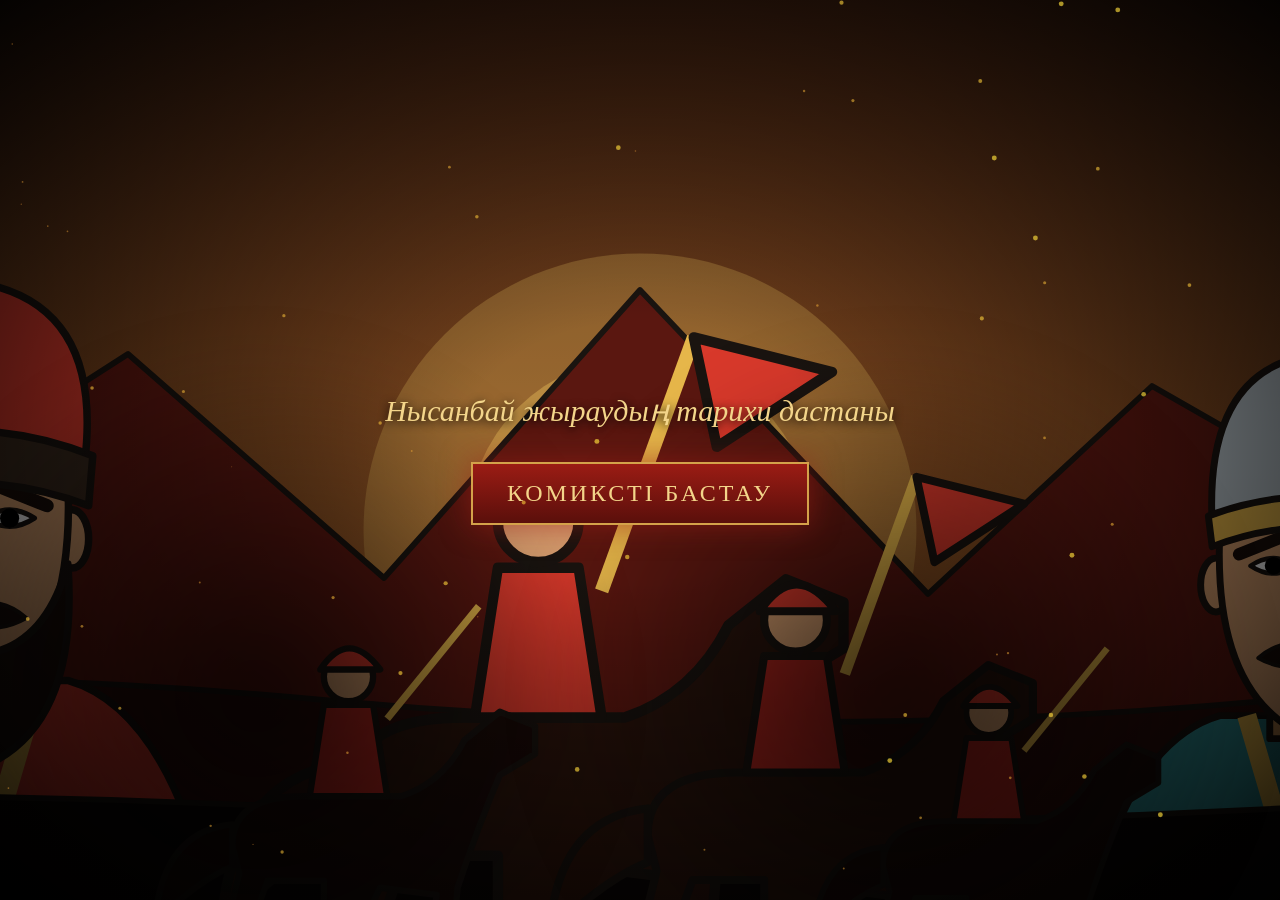
==== commit f1427399: "Change autoplay interval duration Increase interval time for autoplay feature from 14s to 35s." ====
--- a/index.html
+++ b/index.html
@@ -278,7 +278,7 @@
 $('fs').onclick=()=>{document.fullscreenElement?document.exitFullscreen():fsOn()};
 let at=null;
 $('ap').onclick=()=>{
- if(at){clearInterval(at);at=null}else{at=setInterval(()=>{if(cur>=P.length-2){clearInterval(at);at=null;$('ap').classList.remove('on')}else show(cur+1)},14000)}
+ if(at){clearInterval(at);at=null}else{at=setInterval(()=>{if(cur>=P.length-2){clearInterval(at);at=null;$('ap').classList.remove('on')}else show(cur+1)},35000)}
  $('ap').classList.toggle('on',!!at);
 };
 addEventListener('keydown',e=>{
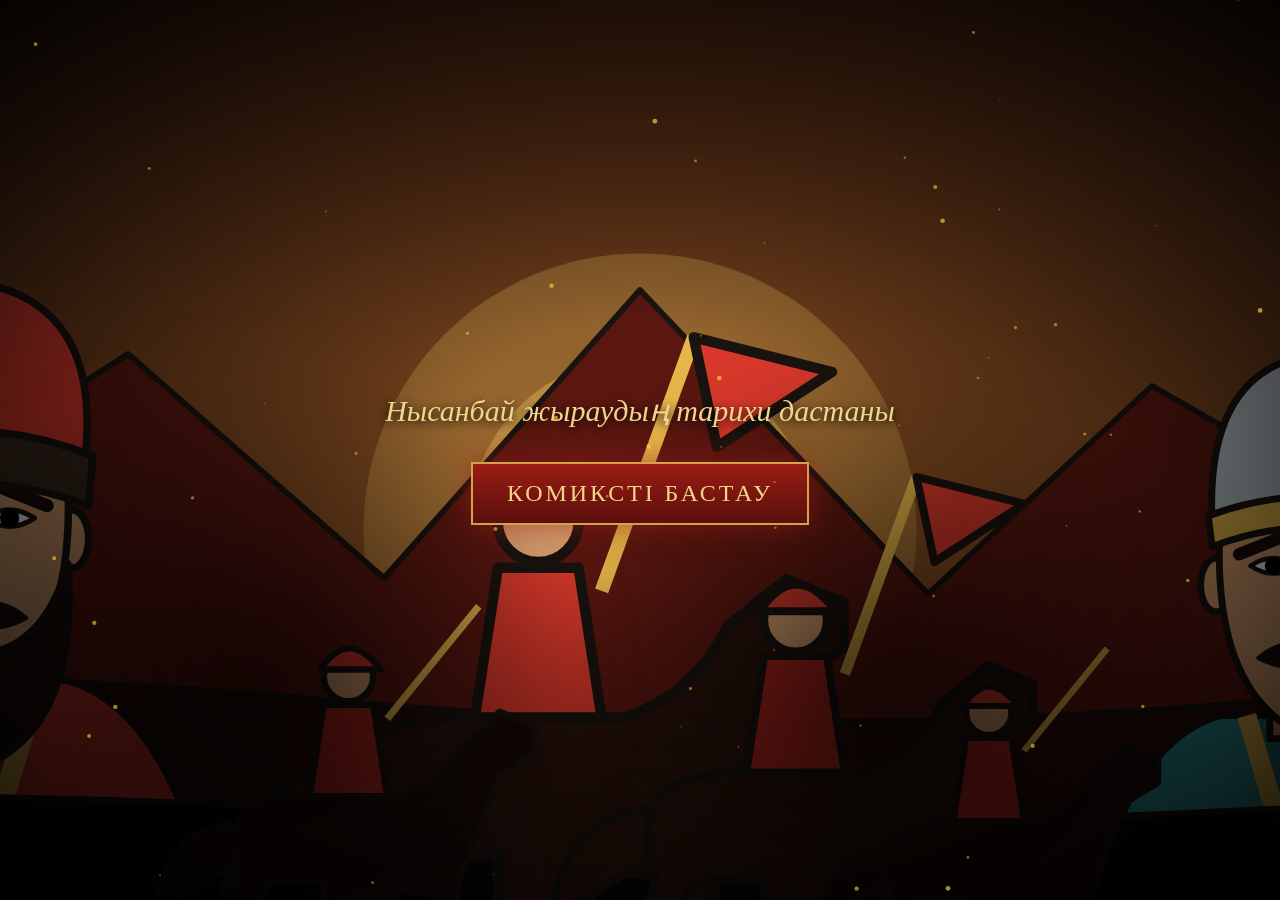
==== commit 4272b356: "Update index.html" ====
--- a/index.html
+++ b/index.html
@@ -278,7 +278,7 @@
 $('fs').onclick=()=>{document.fullscreenElement?document.exitFullscreen():fsOn()};
 let at=null;
 $('ap').onclick=()=>{
- if(at){clearInterval(at);at=null}else{at=setInterval(()=>{if(cur>=P.length-2){clearInterval(at);at=null;$('ap').classList.remove('on')}else show(cur+1)},35000)}
+ if(at){clearInterval(at);at=null}else{at=setInterval(()=>{if(cur>=P.length-2){clearInterval(at);at=null;$('ap').classList.remove('on')}else show(cur+1)},59000)}
  $('ap').classList.toggle('on',!!at);
 };
 addEventListener('keydown',e=>{
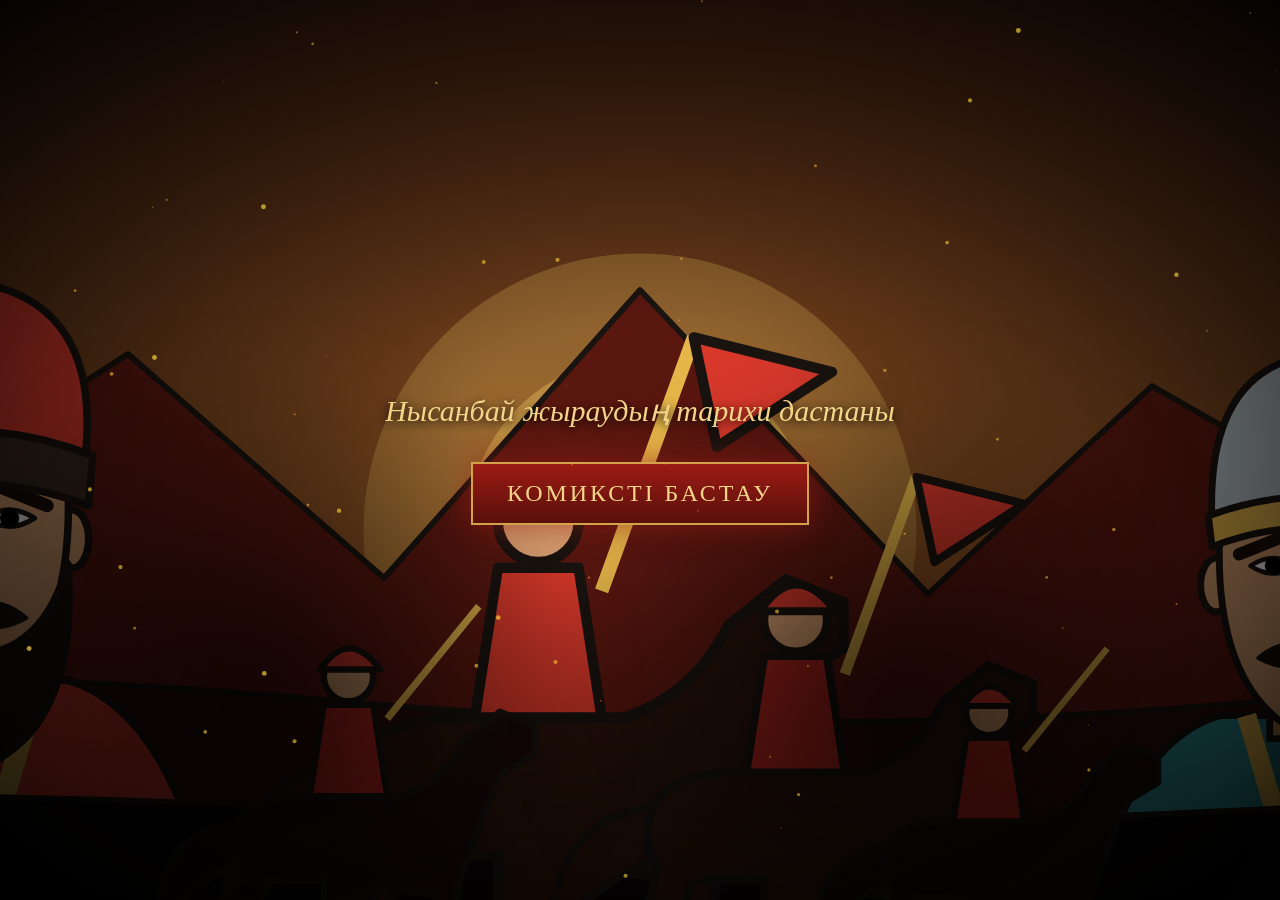
==== commit 7a399849: "Change interval time for autoplay feature" ====
--- a/index.html
+++ b/index.html
@@ -278,7 +278,7 @@
 $('fs').onclick=()=>{document.fullscreenElement?document.exitFullscreen():fsOn()};
 let at=null;
 $('ap').onclick=()=>{
- if(at){clearInterval(at);at=null}else{at=setInterval(()=>{if(cur>=P.length-2){clearInterval(at);at=null;$('ap').classList.remove('on')}else show(cur+1)},59000)}
+ if(at){clearInterval(at);at=null}else{at=setInterval(()=>{if(cur>=P.length-2){clearInterval(at);at=null;$('ap').classList.remove('on')}else show(cur+1)},74000)}
  $('ap').classList.toggle('on',!!at);
 };
 addEventListener('keydown',e=>{
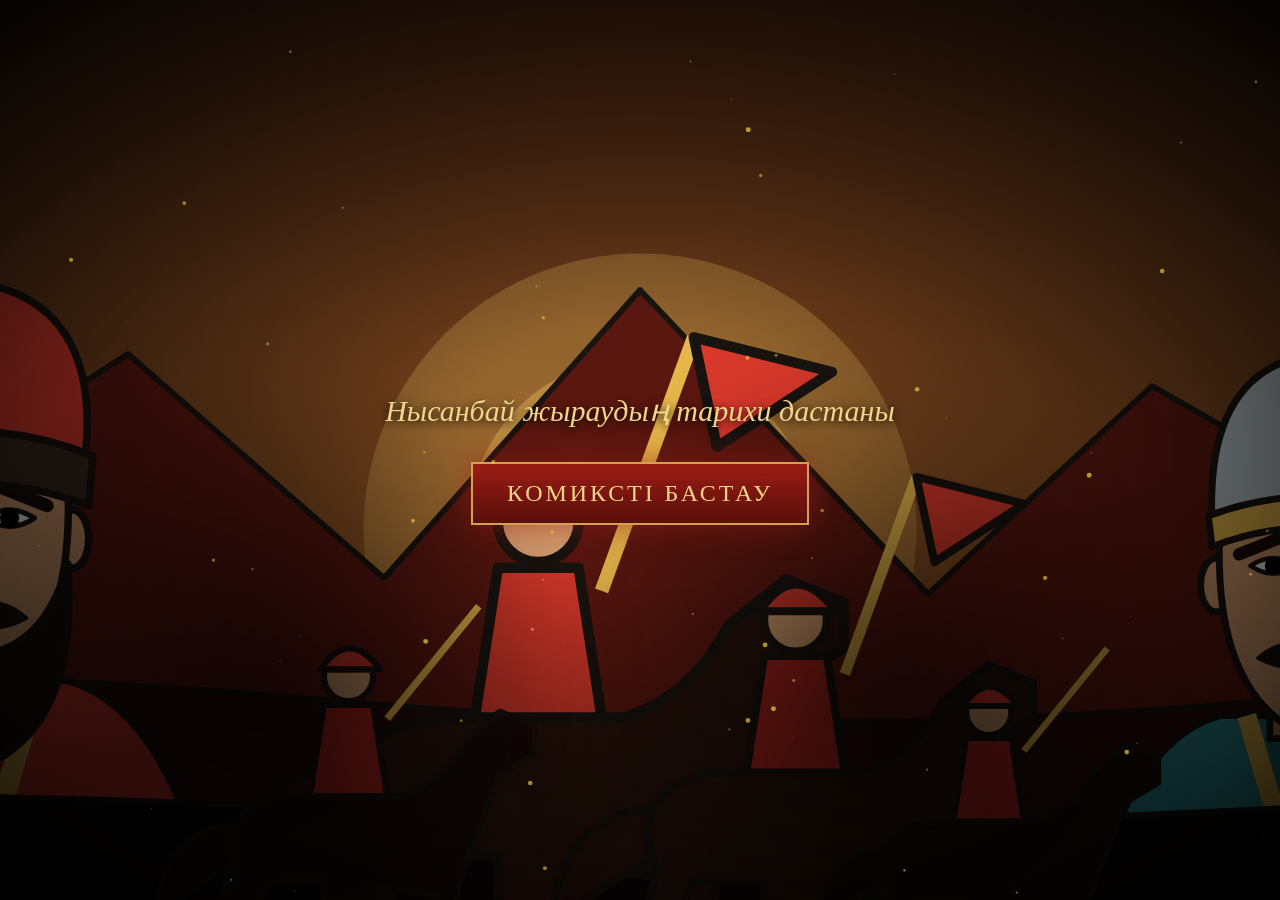
==== commit 1a0570a3: "Update index.html" ====
--- a/index.html
+++ b/index.html
@@ -278,7 +278,7 @@
 $('fs').onclick=()=>{document.fullscreenElement?document.exitFullscreen():fsOn()};
 let at=null;
 $('ap').onclick=()=>{
- if(at){clearInterval(at);at=null}else{at=setInterval(()=>{if(cur>=P.length-2){clearInterval(at);at=null;$('ap').classList.remove('on')}else show(cur+1)},74000)}
+ if(at){clearInterval(at);at=null}else{at=setInterval(()=>{if(cur>=P.length-2){clearInterval(at);at=null;$('ap').classList.remove('on')}else show(cur+1)},62000)}
  $('ap').classList.toggle('on',!!at);
 };
 addEventListener('keydown',e=>{
